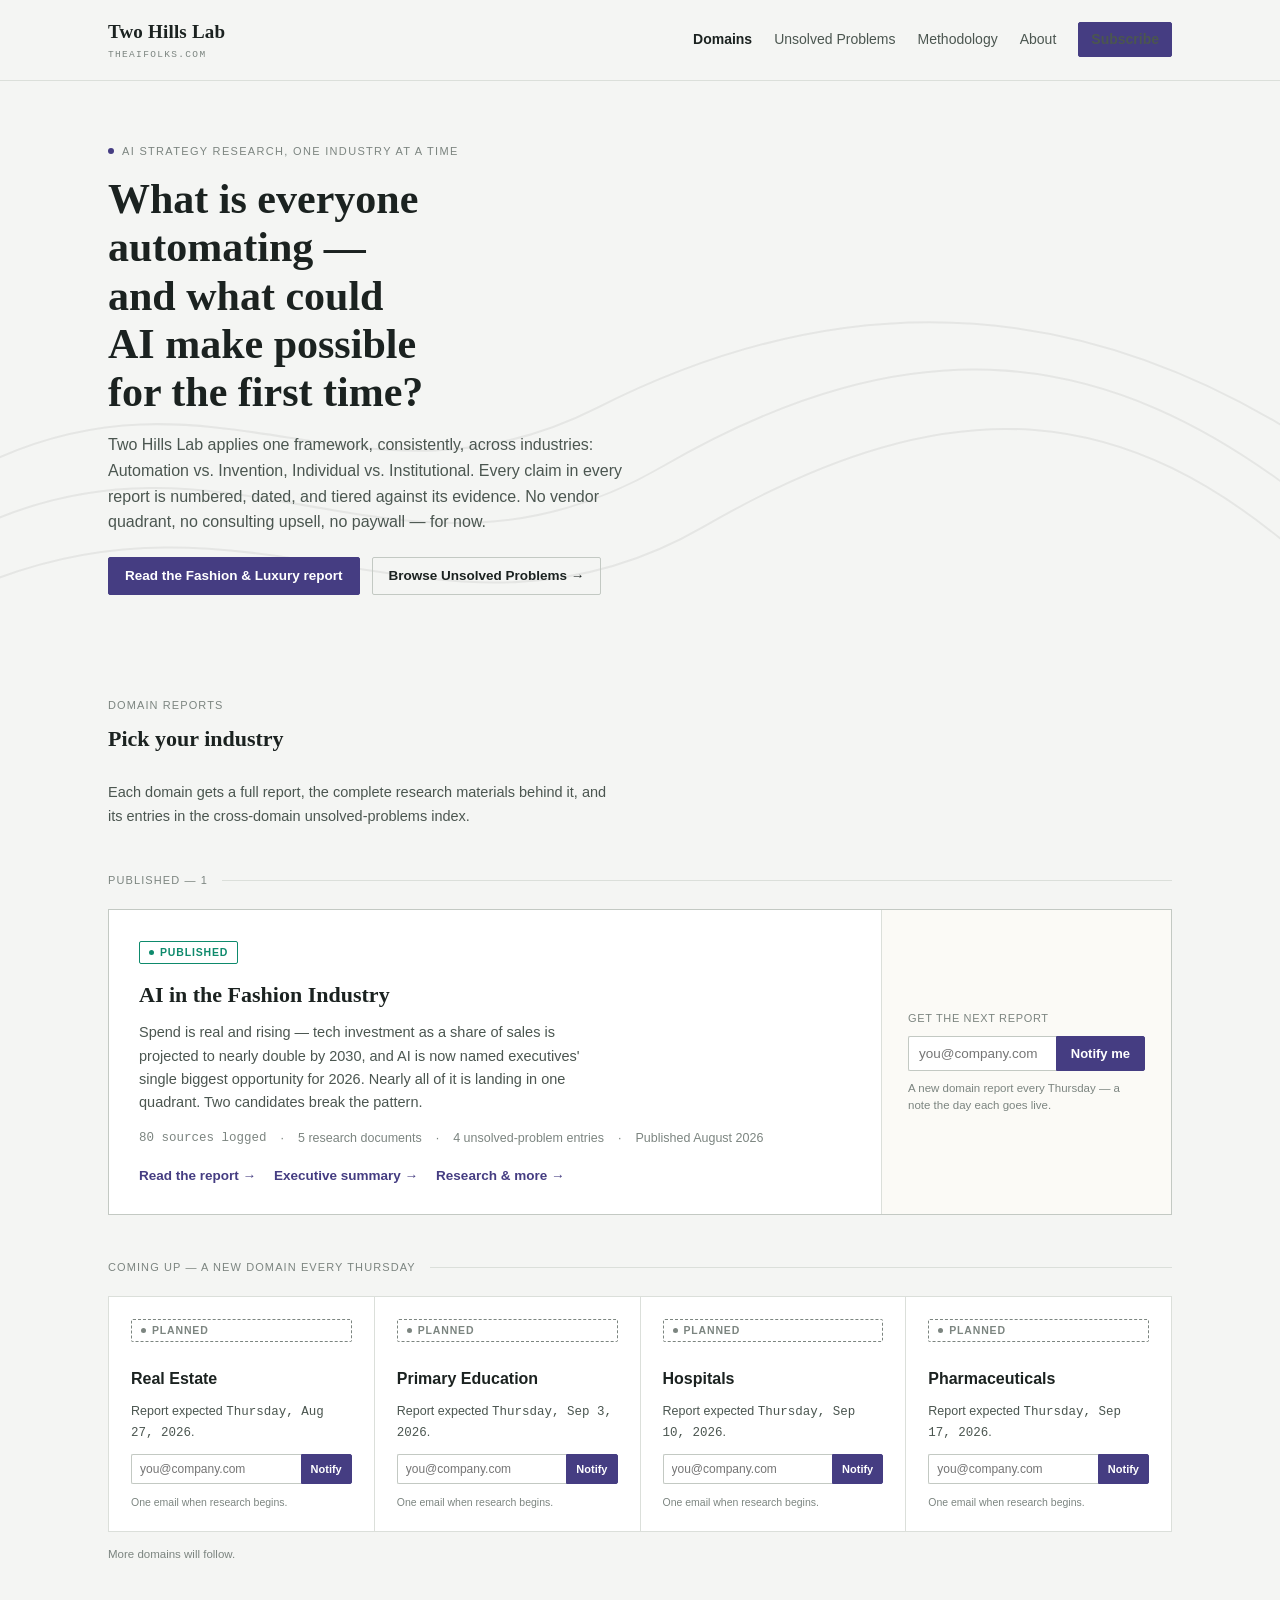
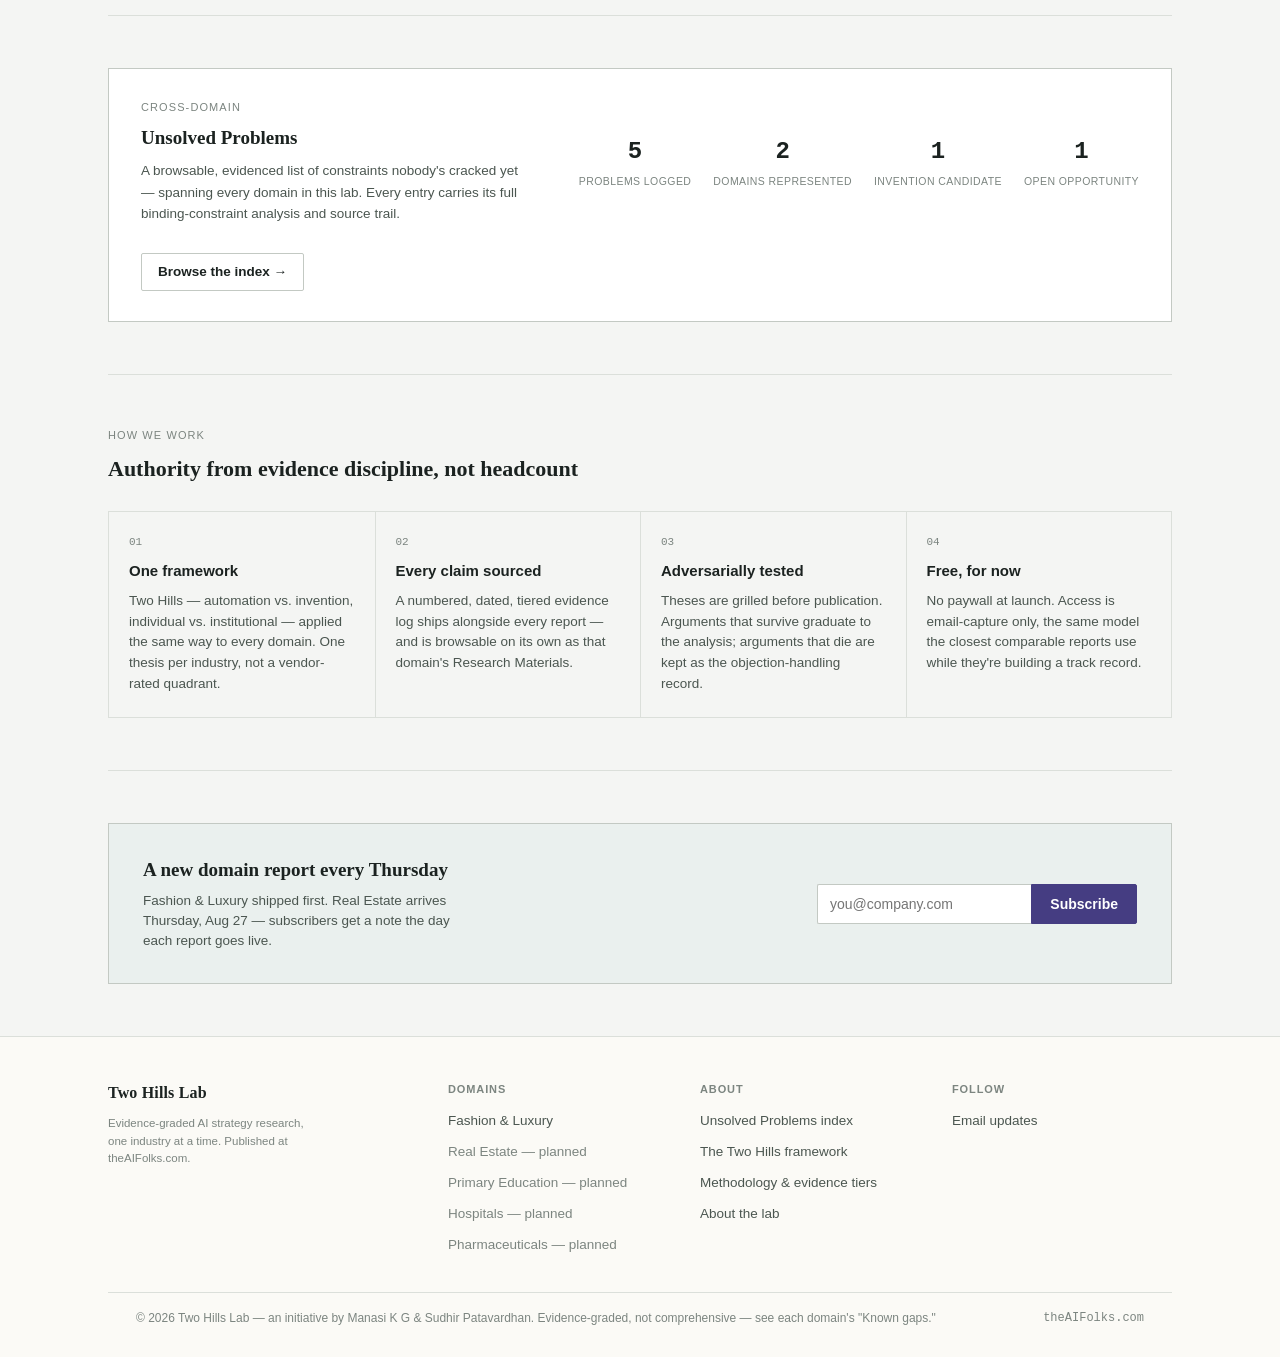
==== docs/index.html @ 3d8612af "Set weekly cadence: a new domain report every Thursday Planned-domain cards carry expected dates (Re" ====
<!doctype html>
<html lang="en">
<head>
<meta charset="utf-8">
<meta name="viewport" content="width=device-width,initial-scale=1">
<title>Two Hills Lab — evidence-graded AI strategy research, one industry at a time</title>
<meta name="description" content="Two Hills Lab applies one framework — Automation vs. Invention, Individual vs. Institutional — across industries. Every claim numbered, dated, and tiered against its evidence.">
<meta property="og:title" content="Two Hills Lab — theAIFolks.com">
<meta property="og:description" content="Evidence-graded AI strategy research, one industry at a time. No vendor quadrant, no paywall.">
<meta property="og:type" content="website">
<link rel="icon" href="data:image/svg+xml,%3Csvg xmlns='http://www.w3.org/2000/svg' viewBox='0 0 32 32'%3E%3Crect width='32' height='32' fill='%23453D82'/%3E%3Cpath d='M2 26 L11 12 L17 20 L23 9 L30 26 Z' fill='%23F4F5F3'/%3E%3C/svg%3E">
<link rel="stylesheet" href="assets/css/site.css">
<script src="assets/js/site.js" defer></script>
</head>
<body>
<a class="skip-link" href="#main">Skip to content</a>

<header class="site-header">
  <div class="site-header-inner">
    <a href="./" class="wordmark">
      <span class="name">Two Hills Lab</span>
      <span class="tag mono">theAIFolks.com</span>
    </a>
    <nav class="site-nav" aria-label="Primary">
      <a href="./" aria-current="page">Domains</a>
      <a href="problems/">Unsolved Problems</a>
      <a href="methodology.html">Methodology</a>
      <a href="about.html">About</a>
      <a class="btn btn-sm" href="#subscribe">Subscribe</a>
    </nav>
  </div>
</header>

<main id="main">

<div class="contour-field">
  <svg class="contours" viewBox="0 0 1200 380" preserveAspectRatio="none" aria-hidden="true">
    <path d="M -20 300 C 220 220, 380 360, 620 260 S 1040 180, 1220 280" fill="none" stroke="var(--contour)" stroke-width="1.4"/>
    <path d="M -20 340 C 240 260, 420 400, 660 300 S 1060 220, 1220 320" fill="none" stroke="var(--contour)" stroke-width="1.4"/>
    <path d="M -20 260 C 200 180, 340 300, 560 220 S 1000 140, 1220 240" fill="none" stroke="var(--contour)" stroke-width="1.4"/>
  </svg>
  <div class="container">
    <section class="hero no-rule">
      <span class="eyebrow"><span class="dot"></span>AI strategy research, one industry at a time</span>
      <h1 class="serif">What is everyone automating&nbsp;— and what could AI make possible for the first time?</h1>
      <p class="sub">Two Hills Lab applies one framework, consistently, across industries: Automation vs. Invention, Individual vs. Institutional. Every claim in every report is numbered, dated, and tiered against its evidence. No vendor quadrant, no consulting upsell, no paywall — for now.</p>
      <div class="hero-actions">
        <a href="domains/fashion/report.html" class="btn">Read the Fashion &amp; Luxury report</a>
        <a href="problems/" class="btn btn-ghost">Browse Unsolved Problems →</a>
      </div>
    </section>
  </div>
</div>

<div class="container">

  <section id="domains" class="no-rule">
    <div class="section-head">
      <div>
        <span class="section-kicker">Domain reports</span>
        <h2>Pick your industry</h2>
      </div>
    </div>
    <p class="section-intro" style="margin-bottom:26px;">Each domain gets a full report, the complete research materials behind it, and its entries in the cross-domain unsolved-problems index.</p>

    <div class="tier-divider">
      <span class="lbl">Published — 1</span>
      <span class="line"></span>
    </div>

    <div class="domain-card">
      <div class="domain-card-main">
        <span class="status-chip published"><span class="dot"></span>Published</span>
        <h3 class="serif">AI in the Fashion Industry</h3>
        <p class="desc">Spend is real and rising — tech investment as a share of sales is projected to nearly double by 2030, and AI is now named executives' single biggest opportunity for 2026. Nearly all of it is landing in one quadrant. Two candidates break the pattern.</p>
        <div class="meta">
          <span class="mono">80 sources logged</span>
          <span aria-hidden="true">·</span>
          <span>5 research documents</span>
          <span aria-hidden="true">·</span>
          <span>4 unsolved-problem entries</span>
          <span aria-hidden="true">·</span>
          <span>Published August 2026</span>
        </div>
        <div class="domain-card-actions">
          <a href="domains/fashion/report.html" class="link-arrow">Read the report →</a>
          <a href="domains/fashion/summary.html" class="link-arrow">Executive summary →</a>
          <a href="domains/fashion/" class="link-arrow">Research &amp; more →</a>
        </div>
      </div>
      <div class="domain-card-side">
        <label for="notify-fashion">Get the next report</label>
        <!-- TODO-replace-with-real-form-id: create a Formspree form and replace the action URL (see DEPLOY.md) -->
        <form class="notify-row" action="https://formspree.io/f/TODO-replace-with-real-form-id" method="POST">
          <input id="notify-fashion" type="email" name="email" required placeholder="you@company.com">
          <input type="hidden" name="context" value="notify-fashion">
          <button type="submit">Notify me</button>
        </form>
        <p class="fineprint">A new domain report every Thursday — a note the day each goes live.</p>
      </div>
    </div>

    <div class="tier-divider">
      <span class="lbl">Coming up — a new domain every Thursday</span>
      <span class="line"></span>
    </div>

    <div class="domain-grid-planned">
      <div class="planned-card">
        <span class="status-chip planned"><span class="dot"></span>Planned</span>
        <h3>Real Estate</h3>
        <p class="pdesc">Report expected <span class="mono">Thursday, Aug 27, 2026</span>.</p>
        <!-- TODO-replace-with-real-form-id -->
        <form class="notify-row" action="https://formspree.io/f/TODO-replace-with-real-form-id" method="POST">
          <input type="email" name="email" required placeholder="you@company.com" aria-label="Email address — notify me about Real Estate">
          <input type="hidden" name="context" value="notify-real-estate">
          <button type="submit">Notify</button>
        </form>
        <p class="fineprint">One email when research begins.</p>
      </div>
      <div class="planned-card">
        <span class="status-chip planned"><span class="dot"></span>Planned</span>
        <h3>Primary Education</h3>
        <p class="pdesc">Report expected <span class="mono">Thursday, Sep 3, 2026</span>.</p>
        <!-- TODO-replace-with-real-form-id -->
        <form class="notify-row" action="https://formspree.io/f/TODO-replace-with-real-form-id" method="POST">
          <input type="email" name="email" required placeholder="you@company.com" aria-label="Email address — notify me about Primary Education">
          <input type="hidden" name="context" value="notify-primary-education">
          <button type="submit">Notify</button>
        </form>
        <p class="fineprint">One email when research begins.</p>
      </div>
      <div class="planned-card">
        <span class="status-chip planned"><span class="dot"></span>Planned</span>
        <h3>Hospitals</h3>
        <p class="pdesc">Report expected <span class="mono">Thursday, Sep 10, 2026</span>.</p>
        <!-- TODO-replace-with-real-form-id -->
        <form class="notify-row" action="https://formspree.io/f/TODO-replace-with-real-form-id" method="POST">
          <input type="email" name="email" required placeholder="you@company.com" aria-label="Email address — notify me about Hospitals">
          <input type="hidden" name="context" value="notify-hospitals">
          <button type="submit">Notify</button>
        </form>
        <p class="fineprint">One email when research begins.</p>
      </div>
      <div class="planned-card">
        <span class="status-chip planned"><span class="dot"></span>Planned</span>
        <h3>Pharmaceuticals</h3>
        <p class="pdesc">Report expected <span class="mono">Thursday, Sep 17, 2026</span>.</p>
        <!-- TODO-replace-with-real-form-id -->
        <form class="notify-row" action="https://formspree.io/f/TODO-replace-with-real-form-id" method="POST">
          <input type="email" name="email" required placeholder="you@company.com" aria-label="Email address — notify me about Pharmaceuticals">
          <input type="hidden" name="context" value="notify-pharmaceuticals">
          <button type="submit">Notify</button>
        </form>
        <p class="fineprint">One email when research begins.</p>
      </div>
    </div>
    <p class="fineprint" style="margin-top:14px;">More domains will follow.</p>
  </section>

  <section aria-label="Unsolved Problems teaser">
    <div class="problems-teaser">
      <div class="txt">
        <span class="section-kicker">Cross-domain</span>
        <h2 class="serif">Unsolved Problems</h2>
        <p>A browsable, evidenced list of constraints nobody's cracked yet — spanning every domain in this lab. Every entry carries its full binding-constraint analysis and source trail.</p>
      </div>
      <div class="stat-strip">
        <div class="s"><div class="v mono">5</div><div class="l">Problems logged</div></div>
        <div class="s"><div class="v mono">2</div><div class="l">Domains represented</div></div>
        <div class="s"><div class="v mono">1</div><div class="l">Invention candidate</div></div>
        <div class="s"><div class="v mono">1</div><div class="l">Open opportunity</div></div>
      </div>
      <a href="problems/" class="btn btn-ghost">Browse the index →</a>
    </div>
  </section>

  <section aria-label="How we work">
    <div class="section-head">
      <div>
        <span class="section-kicker">How we work</span>
        <h2>Authority from evidence discipline, not headcount</h2>
      </div>
    </div>
    <div class="work-grid">
      <div class="work-cell">
        <div class="num mono">01</div>
        <h3>One framework</h3>
        <p>Two Hills — automation vs. invention, individual vs. institutional — applied the same way to every domain. One thesis per industry, not a vendor-rated quadrant.</p>
      </div>
      <div class="work-cell">
        <div class="num mono">02</div>
        <h3>Every claim sourced</h3>
        <p>A numbered, dated, tiered evidence log ships alongside every report — and is browsable on its own as that domain's Research Materials.</p>
      </div>
      <div class="work-cell">
        <div class="num mono">03</div>
        <h3>Adversarially tested</h3>
        <p>Theses are grilled before publication. Arguments that survive graduate to the analysis; arguments that die are kept as the objection-handling record.</p>
      </div>
      <div class="work-cell">
        <div class="num mono">04</div>
        <h3>Free, for now</h3>
        <p>No paywall at launch. Access is email-capture only, the same model the closest comparable reports use while they're building a track record.</p>
      </div>
    </div>
  </section>

  <section id="subscribe">
    <div class="subscribe-block">
      <div>
        <h2 class="serif">A new domain report every Thursday</h2>
        <p>Fashion &amp; Luxury shipped first. Real Estate arrives Thursday, Aug 27 — subscribers get a note the day each report goes live.</p>
      </div>
      <!-- TODO-replace-with-real-form-id: create a Formspree form and replace the action URL (see DEPLOY.md) -->
      <form class="subscribe-form" action="https://formspree.io/f/TODO-replace-with-real-form-id" method="POST">
        <input type="email" name="email" required placeholder="you@company.com" aria-label="Email address">
        <input type="hidden" name="context" value="home-subscribe">
        <button type="submit">Subscribe</button>
      </form>
    </div>
  </section>

</div>
</main>

<footer class="site-footer">
  <div class="container">
    <div class="footer-grid">
      <div>
        <span class="wordmark"><span class="name" style="font-size:16px;">Two Hills Lab</span></span>
        <p class="fineprint" style="margin-top:10px;max-width:32ch;">Evidence-graded AI strategy research, one industry at a time. Published at theAIFolks.com.</p>
      </div>
      <div>
        <h2>Domains</h2>
        <ul>
          <li><a href="domains/fashion/">Fashion &amp; Luxury</a></li>
          <li><span class="planned-link">Real Estate — planned</span></li>
          <li><span class="planned-link">Primary Education — planned</span></li>
          <li><span class="planned-link">Hospitals — planned</span></li>
          <li><span class="planned-link">Pharmaceuticals — planned</span></li>
        </ul>
      </div>
      <div>
        <h2>About</h2>
        <ul>
          <li><a href="problems/">Unsolved Problems index</a></li>
          <li><a href="methodology.html">The Two Hills framework</a></li>
          <li><a href="methodology.html#tiers">Methodology &amp; evidence tiers</a></li>
          <li><a href="about.html">About the lab</a></li>
        </ul>
      </div>
      <div>
        <h2>Follow</h2>
        <ul>
          <li><a href="#subscribe">Email updates</a></li>
        </ul>
      </div>
    </div>
    <div class="footer-bottom">
      <span>© 2026 Two Hills Lab — an initiative by Manasi K G &amp; Sudhir Patavardhan. Evidence-graded, not comprehensive — see each domain's "Known gaps."</span>
      <span class="mono">theAIFolks.com</span>
    </div>
  </div>
</footer>
</body>
</html>
---- docs/assets/css/site.css ----
/* =========================================================================
   Two Hills Lab — theAIFolks.com
   Design system ported from the approved v2 mockup (cartographic survey
   report metaphor). Tokens are verbatim from site/design/architecture.md §3.
   ========================================================================= */

/* ============================= TOKENS ============================= */
:root{
  --paper:#F4F5F3;
  --surface:#FFFFFF;
  --surface-2:#EAF0EE;
  --surface-3:#FBFAF6;
  --ink:#1B2220;
  --ink-soft:#4B5650;
  --ink-faint:#7C8580;
  --border:#DBDFDA;
  --border-strong:#C3C9C3;
  --accent:#453D82;
  --accent-ink:#FFFFFF;
  --accent-soft:#ECEAF6;
  --pa:#C15A1E;
  --pa-soft:#F6E7DA;
  --ic:#0E8A6C;
  --ic-soft:#DFF0E8;
  --tier-p:#12283D;
  --tier-r:#23517A;
  --tier-n:#4C7EA6;
  --tier-v:#8FB4CE;
  --tier-v-ink:#12283D;
  --contour:rgba(27,34,32,0.07);
  color-scheme: light;
}
@media (prefers-color-scheme: dark){
  :root{
    --paper:#14181A;
    --surface:#1B2023;
    --surface-2:#1B2A27;
    --surface-3:#1E2426;
    --ink:#EDEFEC;
    --ink-soft:#B7C0BB;
    --ink-faint:#7E8985;
    --border:#30373A;
    --border-strong:#454E51;
    --accent:#9791DD;
    --accent-ink:#161320;
    --accent-soft:#241F3D;
    --pa:#E17C3D;
    --pa-soft:#3A2718;
    --ic:#2FB68F;
    --ic-soft:#123329;
    --tier-p:#B7D6EE;
    --tier-r:#82ADCC;
    --tier-n:#5C87A8;
    --tier-v:#3D6280;
    --tier-v-ink:#DCEAF4;
    --contour:rgba(237,239,236,0.06);
    color-scheme: dark;
  }
}

/* ============================= BASE ============================= */
*,*::before,*::after{ box-sizing:border-box; }
html{ background:var(--paper); scroll-behavior:smooth; }
body{
  margin:0;
  background:var(--paper);
  color:var(--ink);
  font-family:-apple-system,BlinkMacSystemFont,"Segoe UI",Helvetica,Arial,sans-serif;
  font-size:16px;
  line-height:1.5;
  -webkit-font-smoothing:antialiased;
}
.serif{ font-family:"Iowan Old Style","Palatino Linotype",Palatino,"Book Antiqua",Georgia,serif; }
.mono{ font-family:"SF Mono",ui-monospace,"IBM Plex Mono",Menlo,Consolas,monospace; }
h1,h2,h3,h4{ font-family:"Iowan Old Style","Palatino Linotype",Palatino,"Book Antiqua",Georgia,serif; font-weight:600; margin:0; text-wrap:balance; color:var(--ink); }
p{ margin:0; }
a{ color:var(--accent); text-decoration-thickness:1px; text-underline-offset:2px; }
a:focus-visible, button:focus-visible, input:focus-visible, summary:focus-visible{
  outline:2px solid var(--accent); outline-offset:2px; border-radius:2px;
}
button{ font-family:inherit; cursor:pointer; }
img,svg{ max-width:100%; display:block; }
.container{ max-width:1120px; margin:0 auto; padding:0 28px; }
.prose-col{ max-width:700px; }
.skip-link{ position:absolute; left:-9999px; top:0; background:var(--accent); color:var(--accent-ink); padding:8px 14px; z-index:300; }
.skip-link:focus{ left:0; }
@media (max-width:640px){ .container{ padding:0 18px; } }
@media (prefers-reduced-motion:reduce){
  html{ scroll-behavior:auto; }
  *{ animation-duration:0.001ms !important; transition-duration:0.001ms !important; }
}

/* ============================= SITE HEADER / BREADCRUMB / FOOTER ============================= */
.site-header{ border-bottom:1px solid var(--border); background:var(--paper); }
.site-header-inner{ max-width:1120px; margin:0 auto; padding:18px 28px; display:flex; align-items:center; gap:24px; }
.wordmark{ display:flex; flex-direction:column; gap:1px; text-decoration:none; }
.wordmark .name{ font-family:"Iowan Old Style","Palatino Linotype",Palatino,Georgia,serif; font-size:19px; font-weight:600; letter-spacing:0.01em; color:var(--ink); }
.wordmark .tag{ font-size:9.5px; letter-spacing:0.14em; text-transform:uppercase; color:var(--ink-faint); }
.site-nav{ display:flex; align-items:center; gap:22px; margin-left:auto; }
.site-nav a{ color:var(--ink-soft); text-decoration:none; font-size:14px; }
.site-nav a:hover{ color:var(--ink); }
.site-nav a[aria-current="page"]{ color:var(--ink); font-weight:600; }
.btn{ display:inline-flex; align-items:center; gap:6px; padding:8px 16px; font-size:13.5px; font-weight:600; border-radius:2px; border:1px solid var(--accent); background:var(--accent); color:var(--accent-ink); text-decoration:none; white-space:nowrap; cursor:pointer; }
.btn-ghost{ background:transparent; color:var(--ink); border:1px solid var(--border-strong); }
.btn-sm{ padding:6px 12px; font-size:12.5px; }
@media (max-width:760px){ .site-nav a:not(.btn){ display:none; } }

.breadcrumb{ border-bottom:1px solid var(--border); background:var(--surface-3); }
.breadcrumb-inner{ max-width:1120px; margin:0 auto; padding:9px 28px; display:flex; align-items:center; gap:8px; flex-wrap:wrap; font-size:12.5px; color:var(--ink-faint); }
.breadcrumb-inner a{ color:var(--ink-faint); text-decoration:none; }
.breadcrumb-inner a:hover{ color:var(--accent); }
.breadcrumb-inner .sep{ opacity:.5; }
.breadcrumb-url{ margin-left:auto; }

.site-footer{ border-top:1px solid var(--border); background:var(--surface-3); padding:44px 0 30px; }
.footer-grid{ display:grid; grid-template-columns:1.4fr 1fr 1fr 1fr; gap:32px; }
@media (max-width:760px){ .footer-grid{ grid-template-columns:1fr 1fr; } }
.footer-grid h2{ font-family:inherit; font-size:11px; letter-spacing:0.08em; text-transform:uppercase; color:var(--ink-faint); margin-bottom:10px; font-weight:600; }
.footer-grid ul{ list-style:none; margin:0; padding:0; display:flex; flex-direction:column; gap:7px; }
.footer-grid a{ color:var(--ink-soft); text-decoration:none; font-size:13.5px; }
.footer-grid a:hover{ color:var(--accent); }
.footer-grid .planned-link{ color:var(--ink-faint); font-size:13.5px; }
.footer-bottom{ max-width:1120px; margin:36px auto 0; padding:16px 28px 0; border-top:1px solid var(--border); display:flex; justify-content:space-between; gap:12px; flex-wrap:wrap; font-size:12px; color:var(--ink-faint); }
.footer-bottom-solo{ margin-top:0; padding-top:0; border-top:none; }

/* ============================= PREVIEW BANNER ============================= */
.preview-banner{ background:var(--pa-soft); border-bottom:1px solid var(--pa); color:var(--ink); }
.preview-banner-inner{ max-width:1120px; margin:0 auto; padding:9px 28px; font-size:12.5px; display:flex; gap:10px; align-items:baseline; flex-wrap:wrap; }
.preview-banner .k{ font-weight:700; letter-spacing:0.08em; text-transform:uppercase; font-size:10.5px; color:var(--pa); white-space:nowrap; }

/* ============================= HERO / CONTOUR MOTIF ============================= */
.contour-field{ position:relative; overflow:hidden; }
.contour-field svg.contours{ position:absolute; inset:0; width:100%; height:100%; z-index:0; }
.contour-field > .container{ position:relative; z-index:1; }
.hero{ padding:56px 0 50px; }
.eyebrow{ display:inline-flex; align-items:center; gap:8px; font-size:11px; letter-spacing:0.12em; text-transform:uppercase; color:var(--ink-faint); margin-bottom:16px; }
.eyebrow .dot{ width:6px; height:6px; border-radius:50%; background:var(--accent); }
.hero h1{ font-size:clamp(27px,3.8vw,42px); line-height:1.15; max-width:17ch; }
.hero .sub{ margin-top:16px; max-width:58ch; font-size:16px; line-height:1.6; color:var(--ink-soft); }
.hero-actions{ margin-top:22px; display:flex; gap:12px; flex-wrap:wrap; }

/* ============================= SECTION SCAFFOLDING ============================= */
section{ padding:52px 0; border-top:1px solid var(--border); }
section.no-rule{ border-top:none; }
.section-head{ margin-bottom:26px; display:flex; align-items:baseline; justify-content:space-between; gap:16px; flex-wrap:wrap; }
.section-head h2{ font-size:22px; }
.section-kicker{ font-size:11px; letter-spacing:0.1em; text-transform:uppercase; color:var(--ink-faint); margin-bottom:8px; display:block; }
.section-intro{ font-size:14.5px; color:var(--ink-soft); line-height:1.65; max-width:64ch; }

/* ============================= TIER DIVIDER ============================= */
.tier-divider{ display:flex; align-items:center; gap:14px; margin:44px 0 20px; }
.tier-divider:first-of-type{ margin-top:0; }
.tier-divider .line{ flex:1; height:1px; background:var(--border); }
.tier-divider .lbl{ font-size:11px; letter-spacing:0.1em; text-transform:uppercase; color:var(--ink-faint); white-space:nowrap; }

/* ============================= DOMAIN CARD (home) ============================= */
.domain-card{ border:1px solid var(--border-strong); background:var(--surface); padding:0; display:grid; grid-template-columns:1fr 290px; }
@media (max-width:760px){ .domain-card{ grid-template-columns:1fr; } }
.domain-card-main{ padding:28px 30px; }
.status-chip{ display:inline-flex; align-items:center; gap:6px; font-size:10.5px; letter-spacing:0.08em; text-transform:uppercase; font-weight:700; padding:3px 9px; border:1px solid var(--pa); color:var(--pa); border-radius:2px; margin-bottom:14px; }
.status-chip .dot{ width:5px; height:5px; border-radius:50%; background:var(--pa); }
.status-chip.planned{ border-style:dashed; border-color:var(--ink-faint); color:var(--ink-faint); }
.status-chip.planned .dot{ background:var(--ink-faint); }
.status-chip.published{ border-color:var(--ic); color:var(--ic); }
.status-chip.published .dot{ background:var(--ic); }
.domain-card h3{ font-size:22px; margin-bottom:10px; }
.domain-card p.desc{ color:var(--ink-soft); font-size:14.5px; line-height:1.6; max-width:56ch; }
.domain-card .meta{ margin-top:15px; font-size:12.5px; color:var(--ink-faint); display:flex; gap:14px; flex-wrap:wrap; }
.domain-card .meta span{ display:inline-flex; align-items:center; gap:5px; }
.domain-card-actions{ margin-top:18px; display:flex; align-items:center; gap:18px; flex-wrap:wrap; }
.link-arrow{ font-size:13.5px; text-decoration:none; font-weight:600; }
.link-arrow:hover{ text-decoration:underline; }
.domain-card-side{ border-left:1px solid var(--border); background:var(--surface-3); padding:24px 26px; display:flex; flex-direction:column; justify-content:center; gap:9px; }
@media (max-width:760px){ .domain-card-side{ border-left:none; border-top:1px solid var(--border); } }
.domain-card-side label{ font-size:11px; letter-spacing:0.06em; text-transform:uppercase; color:var(--ink-faint); }
.notify-row{ display:flex; gap:0; }
.notify-row input{ flex:1; min-width:0; padding:9px 10px; font-size:13.5px; border:1px solid var(--border-strong); border-right:none; background:var(--surface); color:var(--ink); border-radius:2px 0 0 2px; }
.notify-row button{ padding:9px 14px; font-size:13px; font-weight:600; border-radius:0 2px 2px 0; border:1px solid var(--accent); background:var(--accent); color:var(--accent-ink); }
.fineprint{ font-size:11.5px; color:var(--ink-faint); line-height:1.5; }

/* ============================= PLANNED DOMAIN GRID ============================= */
.domain-grid-planned{ display:grid; grid-template-columns:repeat(4,1fr); gap:1px; background:var(--border); border:1px solid var(--border); }
@media (max-width:900px){ .domain-grid-planned{ grid-template-columns:1fr 1fr; } }
@media (max-width:520px){ .domain-grid-planned{ grid-template-columns:1fr; } }
.planned-card{ background:var(--surface); padding:22px 22px 20px; display:flex; flex-direction:column; gap:11px; }
.planned-card h3{ font-size:16px; font-family:-apple-system,BlinkMacSystemFont,"Segoe UI",sans-serif; font-weight:700; }
.planned-card p.pdesc{ font-size:12.5px; color:var(--ink-soft); line-height:1.55; flex:1; }
.planned-card .notify-row input{ font-size:12px; padding:7px 8px; }
.planned-card .notify-row button{ font-size:11px; padding:7px 9px; }
.planned-card .fineprint{ font-size:10.5px; }

/* ============================= HOW WE WORK STRIP ============================= */
.work-grid{ display:grid; grid-template-columns:repeat(4,1fr); gap:0; border:1px solid var(--border); }
@media (max-width:860px){ .work-grid{ grid-template-columns:1fr 1fr; } }
@media (max-width:520px){ .work-grid{ grid-template-columns:1fr; } }
.work-cell{ padding:22px 20px; border-left:1px solid var(--border); }
.work-grid .work-cell:first-child{ border-left:none; }
@media (max-width:860px){ .work-cell:nth-child(2n+1){ border-left:none; } .work-cell:nth-child(n+3){ border-top:1px solid var(--border); } }
@media (max-width:520px){ .work-cell{ border-left:none !important; } .work-cell:not(:first-child){ border-top:1px solid var(--border); } }
.work-cell .num{ font-family:"SF Mono",ui-monospace,monospace; font-size:11px; color:var(--ink-faint); margin-bottom:10px; }
.work-cell h3{ font-size:15px; margin-bottom:8px; font-family:-apple-system,BlinkMacSystemFont,"Segoe UI",sans-serif; font-weight:700; }
.work-cell p{ font-size:13.5px; color:var(--ink-soft); line-height:1.55; }

/* ============================= SUBSCRIBE / TEASER BLOCKS ============================= */
.subscribe-block{ border:1px solid var(--border-strong); background:var(--surface-2); padding:32px 34px; display:flex; align-items:center; justify-content:space-between; gap:24px; flex-wrap:wrap; }
.subscribe-block h2, .subscribe-block h3{ font-size:19px; margin-bottom:6px; }
.subscribe-block p{ font-size:13.5px; color:var(--ink-soft); max-width:44ch; }
.subscribe-form{ display:flex; gap:0; min-width:320px; }
.subscribe-form input{ flex:1; min-width:0; padding:11px 12px; font-size:14px; border:1px solid var(--border-strong); border-right:none; background:var(--surface); color:var(--ink); border-radius:2px 0 0 2px; }
.subscribe-form button{ padding:11px 18px; border-radius:0 2px 2px 0; border:1px solid var(--accent); background:var(--accent); color:var(--accent-ink); font-weight:600; font-size:14px; }
@media (max-width:640px){ .subscribe-form{ min-width:0; width:100%; } }

.problems-teaser{ border:1px solid var(--border-strong); background:var(--surface); padding:30px 32px; display:flex; align-items:center; gap:28px; justify-content:space-between; flex-wrap:wrap; }
.problems-teaser .txt h2{ font-size:19px; margin-bottom:8px; }
.problems-teaser .txt p{ font-size:13.5px; color:var(--ink-soft); max-width:52ch; line-height:1.6; }
.problems-teaser .stat-strip{ display:flex; gap:22px; flex-wrap:wrap; }
.problems-teaser .stat-strip .s{ text-align:center; }
.problems-teaser .stat-strip .s .v{ font-family:"SF Mono",ui-monospace,monospace; font-size:24px; font-weight:600; color:var(--ink); }
.problems-teaser .stat-strip .s .l{ font-size:10.5px; color:var(--ink-faint); letter-spacing:0.04em; text-transform:uppercase; margin-top:4px; }

/* ============================= ARTICLE MASTHEAD ============================= */
.masthead{ padding:40px 0 32px; }
.domain-tag{ font-size:11.5px; letter-spacing:0.1em; text-transform:uppercase; color:var(--pa); font-weight:700; margin-bottom:16px; display:block; }
.masthead h1{ font-size:clamp(26px,3.6vw,40px); max-width:24ch; line-height:1.13; }
.masthead .deck{ margin-top:16px; font-size:18px; line-height:1.55; color:var(--ink-soft); max-width:46ch; }
.masthead .deck em{ font-style:normal; color:var(--ink); border-bottom:1px solid var(--pa); }
.byline-row{ margin-top:22px; display:flex; align-items:center; gap:16px; flex-wrap:wrap; font-size:12.5px; color:var(--ink-faint); }
.byline-row .sep{ opacity:0.5; }

/* sticky sub-nav */
.subnav-wrap{ position:sticky; top:0; z-index:50; background:var(--paper); border-top:1px solid var(--border); border-bottom:1px solid var(--border); }
.subnav{ max-width:1120px; margin:0 auto; padding:0 28px; display:flex; gap:0; overflow-x:auto; }
.subnav a{ flex:0 0 auto; padding:12px 16px; font-size:13px; color:var(--ink-faint); text-decoration:none; border-bottom:2px solid transparent; white-space:nowrap; }
.subnav a:hover{ color:var(--ink); }

/* ============================= EXEC SUMMARY PANEL ============================= */
.exec-panel{ border:1px solid var(--border-strong); background:var(--surface-2); padding:30px 32px; }
.exec-panel-head{ display:flex; align-items:center; justify-content:space-between; gap:14px; flex-wrap:wrap; margin-bottom:16px; }
.exec-panel-head .k{ font-size:11px; letter-spacing:0.1em; text-transform:uppercase; color:var(--ink-faint); font-weight:700; }
.share-row{ display:flex; gap:8px; }
.share-btn{ min-width:30px; height:30px; display:inline-flex; align-items:center; justify-content:center; border:1px solid var(--border-strong); background:var(--surface); border-radius:2px; color:var(--ink-soft); text-decoration:none; font-size:13px; padding:0 6px; }
.share-btn:hover{ color:var(--accent); border-color:var(--accent); }
.exec-panel p.summary-text{ font-size:16px; line-height:1.68; color:var(--ink); }
.exec-panel p.summary-text + p.summary-text{ margin-top:14px; }
.stat-grid{ margin-top:24px; display:grid; grid-template-columns:repeat(4,1fr); gap:1px; background:var(--border-strong); border:1px solid var(--border-strong); }
@media (max-width:760px){ .stat-grid{ grid-template-columns:1fr 1fr; } }
.stat-tile{ background:var(--surface); padding:17px 17px 15px; }
.stat-tile .v{ font-family:"SF Mono",ui-monospace,monospace; font-variant-numeric:tabular-nums; font-size:21px; font-weight:600; color:var(--ink); line-height:1.2; }
.stat-tile .l{ margin-top:8px; font-size:12px; color:var(--ink-soft); line-height:1.45; }
.cite{ font-family:"SF Mono",ui-monospace,monospace; font-size:11px; color:var(--accent); text-decoration:none; border:1px solid var(--accent); border-radius:2px; padding:0 4px; white-space:nowrap; }
.cite:hover{ background:var(--accent); color:var(--accent-ink); }

/* ============================= ARTICLE BODY ============================= */
.article-body{ max-width:700px; }
.article-body p{ font-size:16px; line-height:1.72; color:var(--ink); margin:0 0 20px; }
.article-body p:last-child{ margin-bottom:0; }
.article-body em{ font-style:italic; }
.article-body .cite{ margin:0 1px; }
.article-kicker{ font-size:11px; letter-spacing:0.1em; text-transform:uppercase; color:var(--ink-faint); font-weight:700; margin:0 0 18px; display:block; }

/* ============================= USE-CASE ROWS ============================= */
.usecase{ display:grid; grid-template-columns:190px 1fr; gap:22px; padding:18px 0; border-top:1px solid var(--border); }
.usecase:first-of-type{ border-top:none; padding-top:0; }
@media (max-width:640px){ .usecase{ grid-template-columns:1fr; gap:8px; } }
.usecase h3, .usecase h4{ font-size:14px; font-family:-apple-system,BlinkMacSystemFont,"Segoe UI",sans-serif; font-weight:700; }
.usecase .body{ font-size:14.5px; line-height:1.65; color:var(--ink-soft); }
.usecase .body .cite{ margin-left:2px; }

/* ============================= QUADRANT MAP ============================= */
.map-wrap{ display:grid; grid-template-columns:1.3fr 1fr; gap:30px; align-items:start; }
@media (max-width:860px){ .map-wrap{ grid-template-columns:1fr; } }
.map-caption{ font-size:14px; color:var(--ink-soft); line-height:1.65; }
.map-caption + .map-caption{ margin-top:12px; }
.map-note{ margin-top:16px; font-size:12px; color:var(--ink-faint); font-style:italic; }
.ic-cards{ margin-top:18px; display:flex; flex-direction:column; gap:12px; }
.ic-card{ border:1px solid var(--border-strong); background:var(--surface); padding:14px 16px; }
.ic-card .head{ display:flex; align-items:center; gap:8px; margin-bottom:6px; }
.ic-card .swatch{ width:9px; height:9px; border-radius:50%; background:var(--ic); flex:none; }
.ic-card .swatch.unverified{ background:transparent; border:1.5px dashed var(--ic); }
.ic-card .head h3, .ic-card .head h5{ font-size:13.5px; font-family:-apple-system,BlinkMacSystemFont,"Segoe UI",sans-serif; font-weight:700; margin:0; }
.ic-card .tag{ margin-left:auto; font-size:10px; letter-spacing:0.06em; text-transform:uppercase; color:var(--ink-faint); border:1px solid var(--border-strong); padding:1px 6px; border-radius:2px; }
.ic-card p{ font-size:13px; color:var(--ink-soft); line-height:1.55; }

.legend-grid{ margin-top:16px; display:grid; grid-template-columns:1fr 1fr; gap:5px 18px; font-size:12px; }
@media (max-width:480px){ .legend-grid{ grid-template-columns:1fr; } }
.legend-row{ display:flex; gap:8px; align-items:baseline; color:var(--ink-soft); line-height:1.5; padding:2px 0; }
.legend-row .n{ font-family:"SF Mono",ui-monospace,monospace; font-size:10.5px; width:16px; height:16px; border-radius:50%; display:inline-flex; align-items:center; justify-content:center; color:#fff; flex:none; }
.legend-row .n.pa{ background:var(--pa); }
.legend-row .n.ic{ background:var(--ic); }
.legend-row .n.ic.unverified{ background:transparent; color:var(--ic); border:1.5px dashed var(--ic); }

/* ============================= BLINDSPOTS ============================= */
.blindspot-grid{ display:grid; grid-template-columns:1fr 1fr; gap:1px; background:var(--border); border:1px solid var(--border); }
@media (max-width:760px){ .blindspot-grid{ grid-template-columns:1fr; } }
.blindspot-cell{ background:var(--surface); padding:19px 21px; }
.blindspot-cell h3, .blindspot-cell h4{ font-size:14px; font-family:-apple-system,BlinkMacSystemFont,"Segoe UI",sans-serif; font-weight:700; display:flex; align-items:center; gap:8px; margin-bottom:8px; }
.blindspot-cell h3::before, .blindspot-cell h4::before{ content:""; width:7px; height:7px; border-radius:50%; background:var(--pa); flex:none; }
.blindspot-cell p{ font-size:13.5px; line-height:1.6; color:var(--ink-soft); }

/* ============================= EVIDENCE LOG ============================= */
.evidence-head{ display:flex; align-items:center; justify-content:space-between; gap:16px; flex-wrap:wrap; margin-bottom:16px; }
.tier-legend{ display:flex; gap:14px; flex-wrap:wrap; font-size:11.5px; color:var(--ink-soft); }
.tier-legend .item{ display:flex; align-items:center; gap:5px; }
.filter-row{ display:flex; gap:6px; margin-bottom:14px; flex-wrap:wrap; }
.filter-chip{ padding:5px 12px; font-size:12px; border:1px solid var(--border-strong); background:var(--surface); color:var(--ink-soft); border-radius:2px; }
.filter-chip[aria-pressed="true"]{ background:var(--ink); color:var(--paper); border-color:var(--ink); font-weight:600; }
.filter-chip.disabled{ opacity:0.42; cursor:not-allowed; border-style:dashed; }
.evidence-table-wrap{ max-height:520px; overflow:auto; border:1px solid var(--border-strong); }
table.evidence{ width:100%; min-width:640px; border-collapse:collapse; font-size:12.5px; }
table.evidence thead th{ position:sticky; top:0; z-index:1; background:var(--surface-3); text-align:left; font-size:10.5px; letter-spacing:0.06em; text-transform:uppercase; color:var(--ink-faint); padding:9px 12px; border-bottom:1px solid var(--border-strong); font-weight:700; }
table.evidence td{ padding:9px 12px; border-bottom:1px solid var(--border); vertical-align:top; }
table.evidence tbody tr.grp td{ background:var(--surface-3); font-size:10.5px; letter-spacing:0.08em; text-transform:uppercase; color:var(--ink-faint); font-weight:700; padding:6px 12px; }
table.evidence tr:last-child td{ border-bottom:none; }
table.evidence tr:target td{ background:var(--accent-soft); }
td.n-col{ font-family:"SF Mono",ui-monospace,monospace; color:var(--ink-faint); width:38px; white-space:nowrap; }
td.tier-col{ width:36px; }
td.claim-col{ color:var(--ink); max-width:1px; width:44%; line-height:1.5; }
td.claim-col .row-note{ display:block; margin-top:4px; font-size:11.5px; color:var(--ink-faint); }
td.date-col{ font-family:"SF Mono",ui-monospace,monospace; font-size:11.5px; color:var(--ink-soft); white-space:nowrap; }
td.link-col a{ color:var(--ink-soft); text-decoration:none; font-size:12px; }
td.link-col a:hover{ color:var(--accent); text-decoration:underline; }
.tier-badge{ display:inline-flex; align-items:center; justify-content:center; width:20px; height:20px; border-radius:2px; font-size:10.5px; font-weight:700; font-family:"SF Mono",ui-monospace,monospace; color:#fff; }
.tier-badge.p{ background:var(--tier-p); }
.tier-badge.r{ background:var(--tier-r); }
.tier-badge.n{ background:var(--tier-n); }
.tier-badge.v{ background:var(--tier-v); color:var(--tier-v-ink); }
@media (prefers-color-scheme: dark){
  .tier-badge.p, .tier-badge.r{ color:#14181A; }
}
.evidence-count{ font-size:12.5px; color:var(--ink-faint); margin-top:10px; }

.gaps-box{ margin-top:24px; border:1.5px dashed var(--border-strong); padding:20px 22px; }
.gaps-box .k{ font-size:11px; letter-spacing:0.08em; text-transform:uppercase; color:var(--ink-faint); font-weight:700; margin-bottom:10px; display:block; }
.gaps-box ul{ margin:0; padding-left:18px; display:flex; flex-direction:column; gap:8px; }
.gaps-box li{ font-size:13px; line-height:1.55; color:var(--ink-soft); }

.method-note{ font-size:13.5px; color:var(--ink-soft); line-height:1.65; padding:22px 0; border-top:1px solid var(--border); }
.method-note a{ font-weight:600; }

/* ============================= SUMMARY VIEW ============================= */
.summary-shell{ padding:46px 0 66px; display:flex; justify-content:center; }
.summary-card{ width:100%; max-width:620px; border:1px solid var(--border-strong); background:var(--surface); }
.summary-card-top{ padding:30px 32px 24px; border-bottom:1px solid var(--border); }
.summary-card-top .k{ font-size:11px; letter-spacing:0.1em; text-transform:uppercase; color:var(--pa); font-weight:700; margin-bottom:14px; display:block; }
.summary-card-top h1{ font-size:clamp(23px,3.8vw,29px); line-height:1.28; }
.summary-card-body{ padding:24px 32px; }
.summary-card-body p{ font-size:14.5px; line-height:1.68; color:var(--ink-soft); }
.summary-card-body p + p{ margin-top:12px; }
.summary-stat-grid{ margin-top:20px; display:grid; grid-template-columns:1fr 1fr; gap:1px; background:var(--border-strong); border:1px solid var(--border-strong); }
.summary-share{ padding:20px 32px 28px; display:flex; align-items:center; justify-content:space-between; gap:16px; flex-wrap:wrap; border-top:1px solid var(--border); }

/* ============================= DOMAIN LANDING PAGE ============================= */
.domain-masthead{ padding:44px 0 34px; }
.thesis-quote{ margin-top:18px; font-size:18px; line-height:1.55; color:var(--ink); max-width:52ch; font-family:"Iowan Old Style",Georgia,serif; border-left:3px solid var(--pa); padding-left:18px; }
.thesis-quote .qtag{ display:block; font-family:-apple-system,BlinkMacSystemFont,"Segoe UI",sans-serif; font-size:11px; letter-spacing:0.08em; text-transform:uppercase; color:var(--ink-faint); margin-bottom:8px; }
.domain-stat-row{ margin-top:24px; display:flex; gap:26px; flex-wrap:wrap; align-items:center; font-size:12.5px; color:var(--ink-faint); }
.domain-stat-row span{ display:inline-flex; align-items:center; gap:6px; }

.fanout-grid{ display:grid; grid-template-columns:repeat(3,1fr); gap:1px; background:var(--border-strong); border:1px solid var(--border-strong); }
@media (max-width:820px){ .fanout-grid{ grid-template-columns:1fr; } }
.fanout-card{ background:var(--surface); padding:26px 24px; display:flex; flex-direction:column; gap:10px; text-decoration:none; color:inherit; }
a.fanout-card:hover{ background:var(--surface-3); }
.fanout-card .fk{ font-size:10.5px; letter-spacing:0.08em; text-transform:uppercase; color:var(--accent); font-weight:700; }
.fanout-card h3{ font-size:17px; }
.fanout-card p{ font-size:13px; color:var(--ink-soft); line-height:1.55; flex:1; }
.fanout-card .stat{ font-size:11.5px; color:var(--ink-faint); font-family:"SF Mono",ui-monospace,monospace; }
.fanout-card .go{ font-size:13px; font-weight:600; color:var(--accent); }

.mini-problem-list{ display:flex; flex-direction:column; gap:1px; background:var(--border); border:1px solid var(--border); margin-top:2px; }
.mini-problem-row{ background:var(--surface); padding:13px 15px; display:flex; align-items:center; gap:12px; text-decoration:none; color:inherit; }
.mini-problem-row:hover{ background:var(--surface-3); }
.mini-problem-row .t{ flex:1; font-size:13.5px; color:var(--ink); }
.verdict-pill{ font-size:10px; letter-spacing:0.03em; padding:3px 8px; border-radius:2px; font-weight:700; white-space:nowrap; }
.verdict-pill.ic{ background:var(--ic-soft); color:var(--ic); }
.verdict-pill.pa{ background:var(--pa-soft); color:var(--pa); }
.verdict-pill.neutral{ border:1.5px dashed var(--border-strong); color:var(--ink-faint); background:transparent; }
.verdict-pill.open{ border:1.5px dashed var(--ic); color:var(--ic); background:transparent; }

/* ============================= RESEARCH MATERIALS ============================= */
.doc-type-badge{ display:inline-flex; align-items:center; gap:6px; font-size:10.5px; letter-spacing:0.07em; text-transform:uppercase; font-weight:700; color:var(--accent); border:1px solid var(--accent); border-radius:2px; padding:3px 9px; margin-bottom:12px; }
.doc-type-badge.optional{ color:var(--ink-faint); border-color:var(--border-strong); }
.research-doc-list{ display:grid; grid-template-columns:repeat(2,1fr); gap:1px; background:var(--border-strong); border:1px solid var(--border-strong); margin-top:24px; }
@media (max-width:760px){ .research-doc-list{ grid-template-columns:1fr; } }
.doc-card{ background:var(--surface); padding:20px 22px; text-decoration:none; color:inherit; display:flex; flex-direction:column; gap:9px; }
.doc-card:hover{ background:var(--surface-3); }
.doc-card .stat{ font-size:11.5px; color:var(--ink-faint); font-family:"SF Mono",ui-monospace,monospace; }
.doc-card h3{ font-size:15px; }
.doc-card p{ font-size:12.5px; color:var(--ink-soft); line-height:1.5; }

.structural-block{ border-left:3px solid var(--border-strong); padding-left:18px; margin-top:22px; max-width:78ch; }
.structural-block h3, .structural-block h4{ font-size:15px; margin-bottom:8px; }
.structural-block p{ font-size:13.5px; color:var(--ink-soft); line-height:1.65; }
.structural-block p + p{ margin-top:10px; }
.structural-block ul{ margin:10px 0 0; padding-left:18px; }
.structural-block li{ font-size:13.5px; color:var(--ink-soft); line-height:1.6; margin-bottom:6px; }
.structural-block strong{ color:var(--ink); }

.research-section-title{ font-size:22px; margin-bottom:4px; }
.research-section-sub{ font-size:13px; color:var(--ink-faint); margin-bottom:22px; max-width:78ch; line-height:1.6; }
.research-prose{ max-width:78ch; }
.research-prose p{ font-size:14px; line-height:1.7; color:var(--ink-soft); margin:0 0 14px; }
.research-prose p strong{ color:var(--ink); }
.research-prose ul{ margin:0 0 14px; padding-left:20px; }
.research-prose li{ font-size:14px; line-height:1.65; color:var(--ink-soft); margin-bottom:6px; }
.research-prose h3{ font-size:16px; margin:24px 0 10px; }

/* ============================= UNSOLVED PROBLEMS INDEX ============================= */
.problems-intro{ font-size:16px; line-height:1.65; color:var(--ink-soft); max-width:66ch; margin-top:16px; }
.problems-filter-row{ display:flex; gap:8px; flex-wrap:wrap; margin:28px 0 0; }
.problem-card{ border:1px solid var(--border-strong); background:var(--surface); margin-bottom:-1px; }
.problem-card summary{ list-style:none; cursor:pointer; padding:20px 24px; display:flex; align-items:center; gap:16px; flex-wrap:wrap; }
.problem-card summary::-webkit-details-marker{ display:none; }
.problem-card summary .q{ flex:1; min-width:240px; font-family:"Iowan Old Style",Georgia,serif; font-size:17px; color:var(--ink); line-height:1.35; }
.problem-card summary .domain-tag-pill{ font-size:10.5px; letter-spacing:0.05em; text-transform:uppercase; color:var(--ink-faint); border:1px solid var(--border-strong); padding:3px 8px; border-radius:2px; white-space:nowrap; }
.problem-card summary .chev{ font-size:11px; color:var(--ink-faint); transition:transform .15s; flex:none; }
.problem-card[open] summary .chev{ transform:rotate(90deg); }
.problem-card .pbody{ padding:0 24px 26px; border-top:1px solid var(--border); }
.problem-card .pbody dl{ margin:18px 0 0; display:grid; gap:16px; }
.problem-card .pbody dt{ font-size:11px; letter-spacing:0.07em; text-transform:uppercase; color:var(--ink-faint); font-weight:700; margin-bottom:5px; }
.problem-card .pbody dd{ margin:0; font-size:13.5px; line-height:1.65; color:var(--ink-soft); max-width:88ch; }
.problem-card .pbody dd .cite{ margin:0 2px; }
.problem-card .pbody .verdict-line{ margin-top:2px; display:flex; align-items:center; gap:10px; flex-wrap:wrap; }
.problem-card .pbody .deep-dive{ margin-top:16px; font-size:12px; color:var(--ink-faint); }
.problem-card .pbody .deep-dive a{ color:var(--ink-faint); }

/* ============================= METHODOLOGY ============================= */
.quad-table{ width:100%; border-collapse:collapse; border:1px solid var(--border-strong); }
.quad-table th, .quad-table td{ border:1px solid var(--border-strong); padding:16px 18px; text-align:left; vertical-align:top; font-size:13.5px; line-height:1.6; color:var(--ink-soft); }
.quad-table th{ background:var(--surface-3); font-size:11px; letter-spacing:0.08em; text-transform:uppercase; color:var(--ink-faint); font-weight:700; }
.quad-table td .qname{ display:block; font-weight:700; color:var(--ink); font-size:14px; margin-bottom:6px; font-family:-apple-system,BlinkMacSystemFont,"Segoe UI",sans-serif; }
.quad-table td.hl{ background:var(--ic-soft); }
.quad-table td.hl .qname{ color:var(--ic); }
.quad-table-wrap{ overflow-x:auto; }
.tier-def-list{ display:grid; gap:1px; background:var(--border-strong); border:1px solid var(--border-strong); }
.tier-def{ background:var(--surface); padding:16px 18px; display:flex; gap:14px; align-items:flex-start; }
.tier-def .tier-badge{ flex:none; margin-top:2px; }
.tier-def .t{ font-weight:700; font-size:13.5px; color:var(--ink); font-family:-apple-system,BlinkMacSystemFont,"Segoe UI",sans-serif; }
.tier-def p{ font-size:13px; color:var(--ink-soft); line-height:1.55; margin-top:3px; }
.step-list{ counter-reset:step; list-style:none; margin:0; padding:0; display:grid; gap:14px; }
.step-list li{ border:1px solid var(--border); background:var(--surface); padding:18px 20px 18px 58px; position:relative; font-size:13.5px; line-height:1.6; color:var(--ink-soft); }
.step-list li::before{ counter-increment:step; content:"0" counter(step); position:absolute; left:20px; top:19px; font-family:"SF Mono",ui-monospace,monospace; font-size:12px; color:var(--ink-faint); }
.step-list li strong{ color:var(--ink); }

/* ============================= ABOUT / GENERIC PROSE ============================= */
.page-prose{ max-width:700px; }
.page-prose p{ font-size:15px; line-height:1.7; color:var(--ink-soft); margin:0 0 16px; }
.page-prose p strong{ color:var(--ink); }
.page-prose ul{ padding-left:20px; margin:0 0 16px; }
.page-prose li{ font-size:14.5px; line-height:1.65; color:var(--ink-soft); margin-bottom:8px; }
.page-prose h2{ font-size:20px; margin:34px 0 12px; }
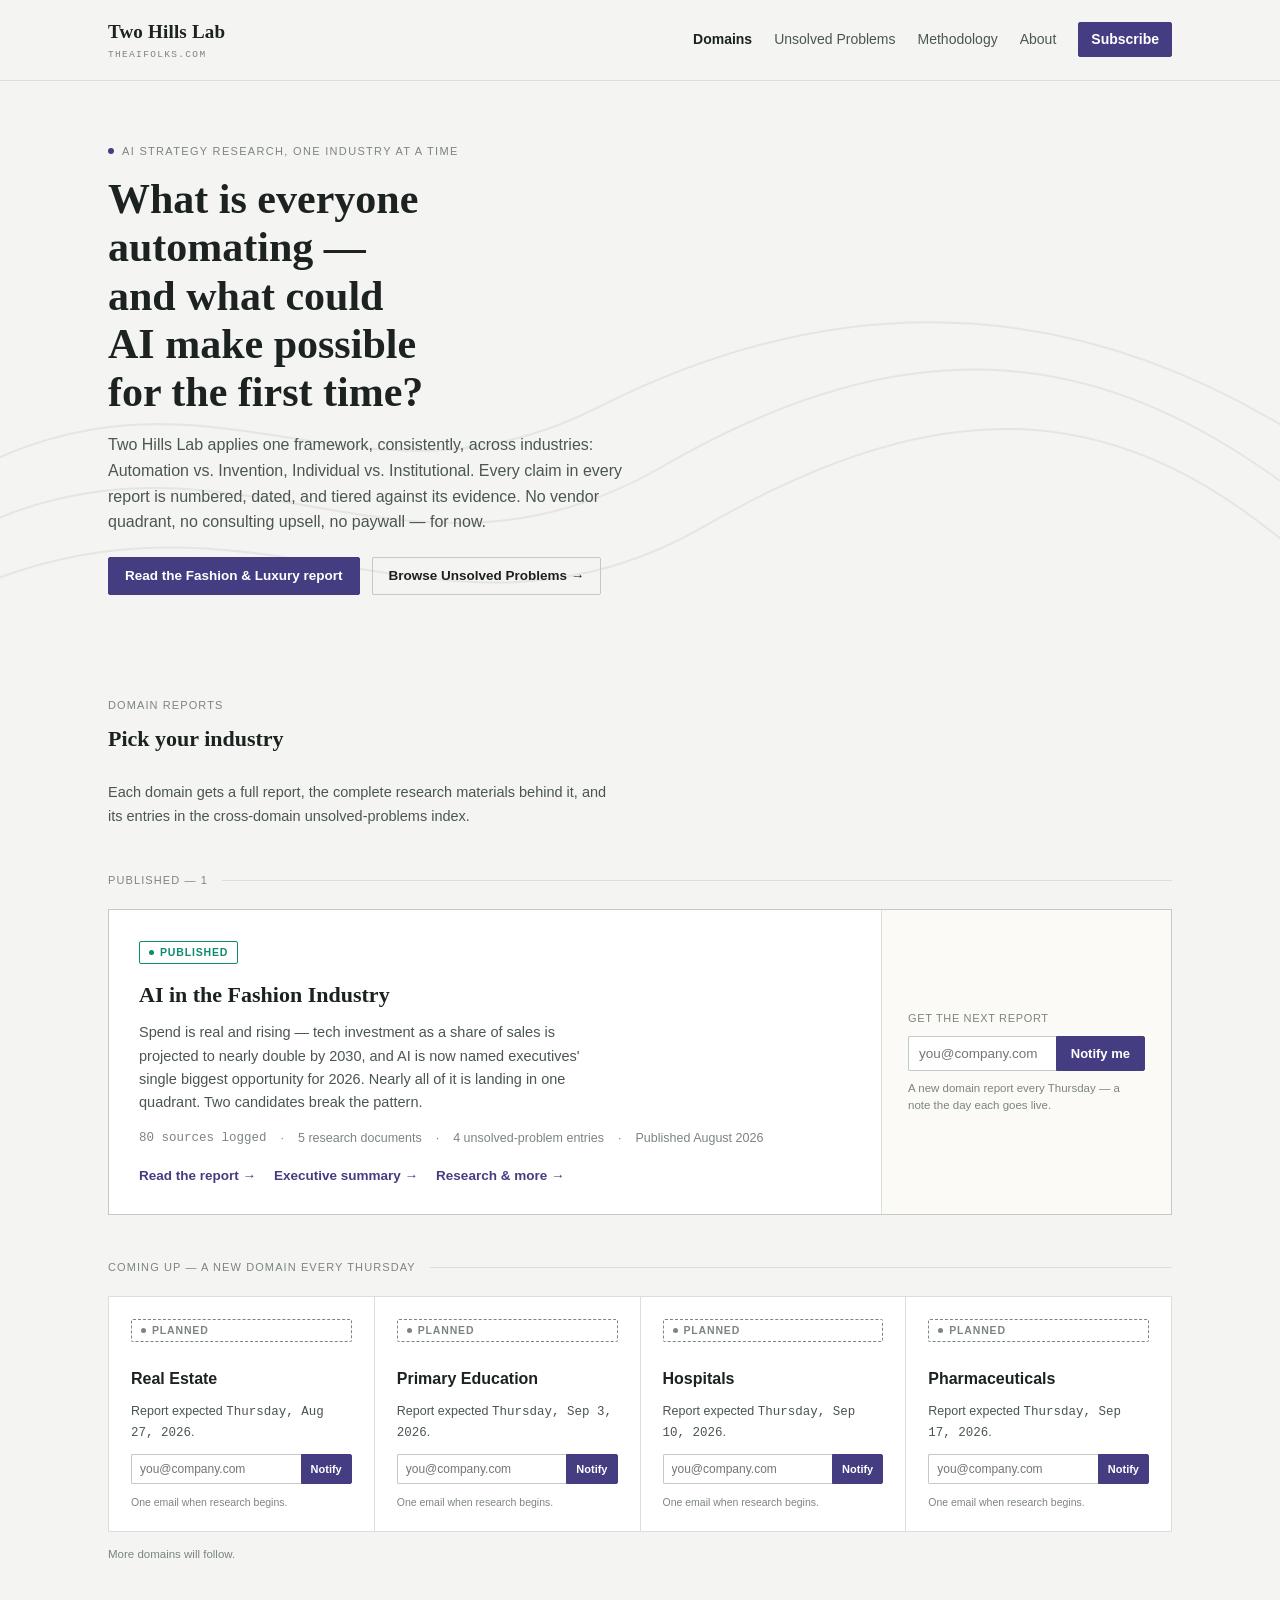
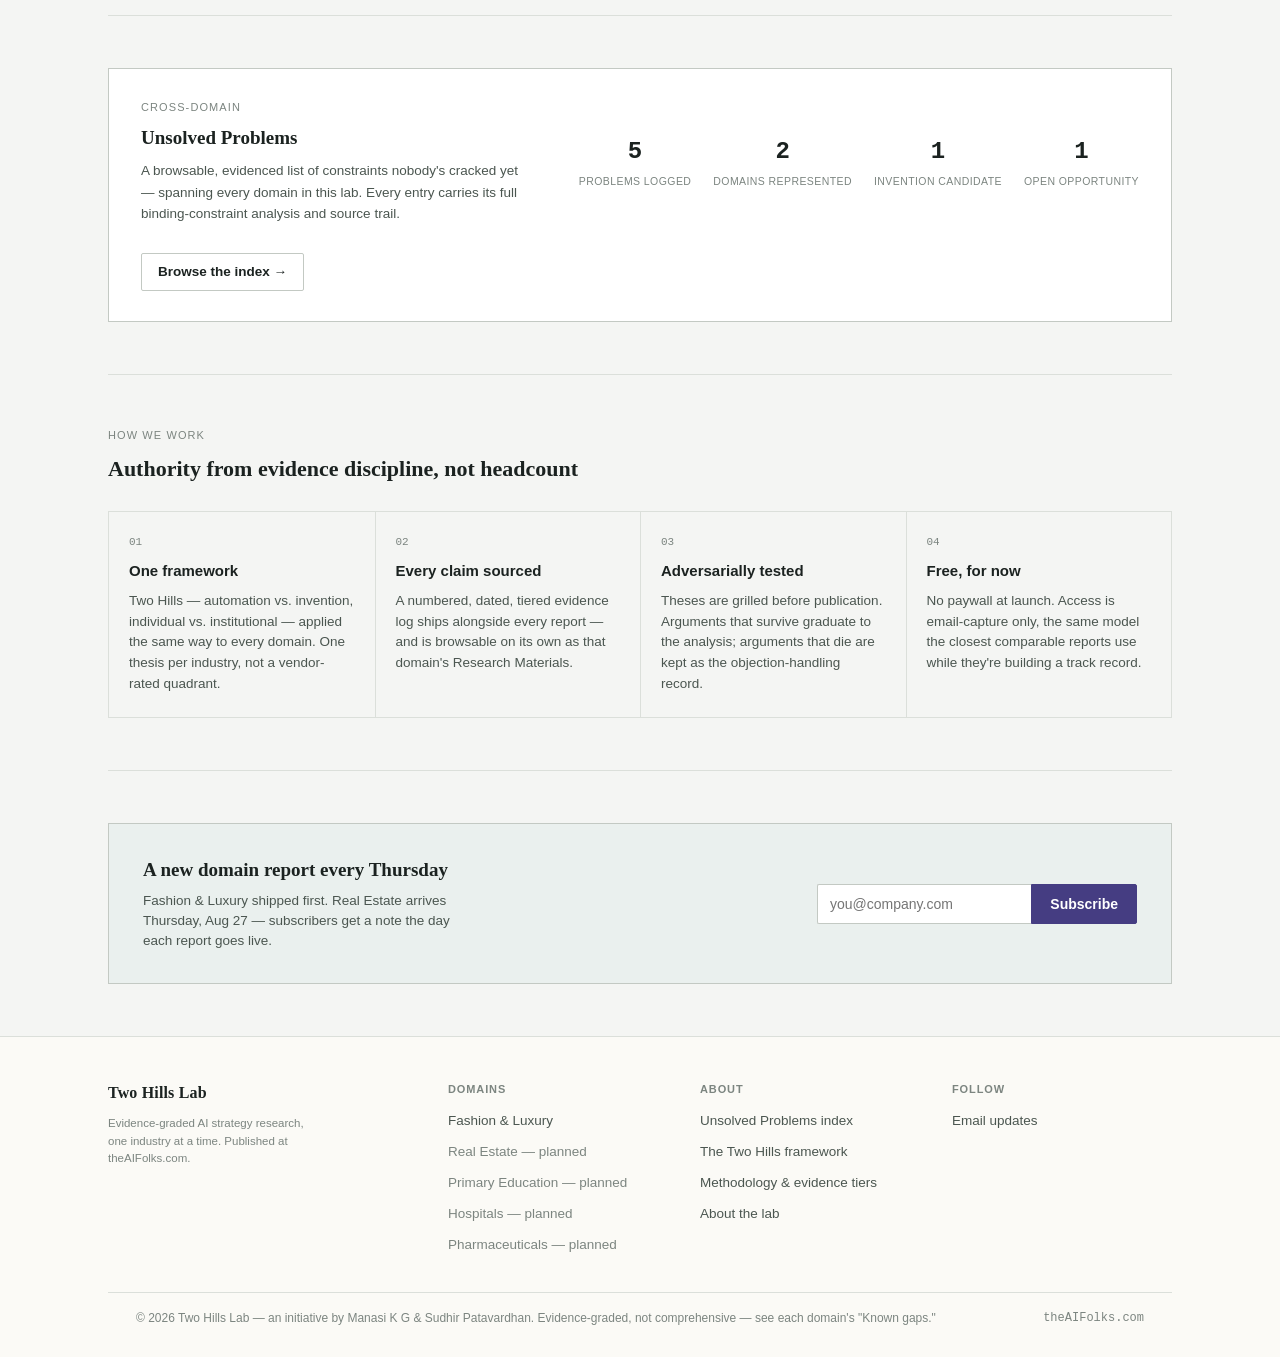
==== commit eebb5753: "Cache-bust CSS/JS asset URLs so fixes take effect immediately Every page's stylesheet/script link no" ====
--- a/docs/index.html
+++ b/docs/index.html
@@ -9,8 +9,8 @@
 <meta property="og:description" content="Evidence-graded AI strategy research, one industry at a time. No vendor quadrant, no paywall.">
 <meta property="og:type" content="website">
 <link rel="icon" href="data:image/svg+xml,%3Csvg xmlns='http://www.w3.org/2000/svg' viewBox='0 0 32 32'%3E%3Crect width='32' height='32' fill='%23453D82'/%3E%3Cpath d='M2 26 L11 12 L17 20 L23 9 L30 26 Z' fill='%23F4F5F3'/%3E%3C/svg%3E">
-<link rel="stylesheet" href="assets/css/site.css">
-<script src="assets/js/site.js" defer></script>
+<link rel="stylesheet" href="assets/css/site.css?v=1">
+<script src="assets/js/site.js?v=1" defer></script>
 </head>
 <body>
 <a class="skip-link" href="#main">Skip to content</a>
--- a/docs/assets/css/site.css
+++ b/docs/assets/css/site.css
@@ -100,6 +100,7 @@
 .site-nav a{ color:var(--ink-soft); text-decoration:none; font-size:14px; }
 .site-nav a:hover{ color:var(--ink); }
 .site-nav a[aria-current="page"]{ color:var(--ink); font-weight:600; }
+.site-nav a.btn, .site-nav a.btn:hover{ color:var(--accent-ink); }
 .btn{ display:inline-flex; align-items:center; gap:6px; padding:8px 16px; font-size:13.5px; font-weight:600; border-radius:2px; border:1px solid var(--accent); background:var(--accent); color:var(--accent-ink); text-decoration:none; white-space:nowrap; cursor:pointer; }
 .btn-ghost{ background:transparent; color:var(--ink); border:1px solid var(--border-strong); }
 .btn-sm{ padding:6px 12px; font-size:12.5px; }
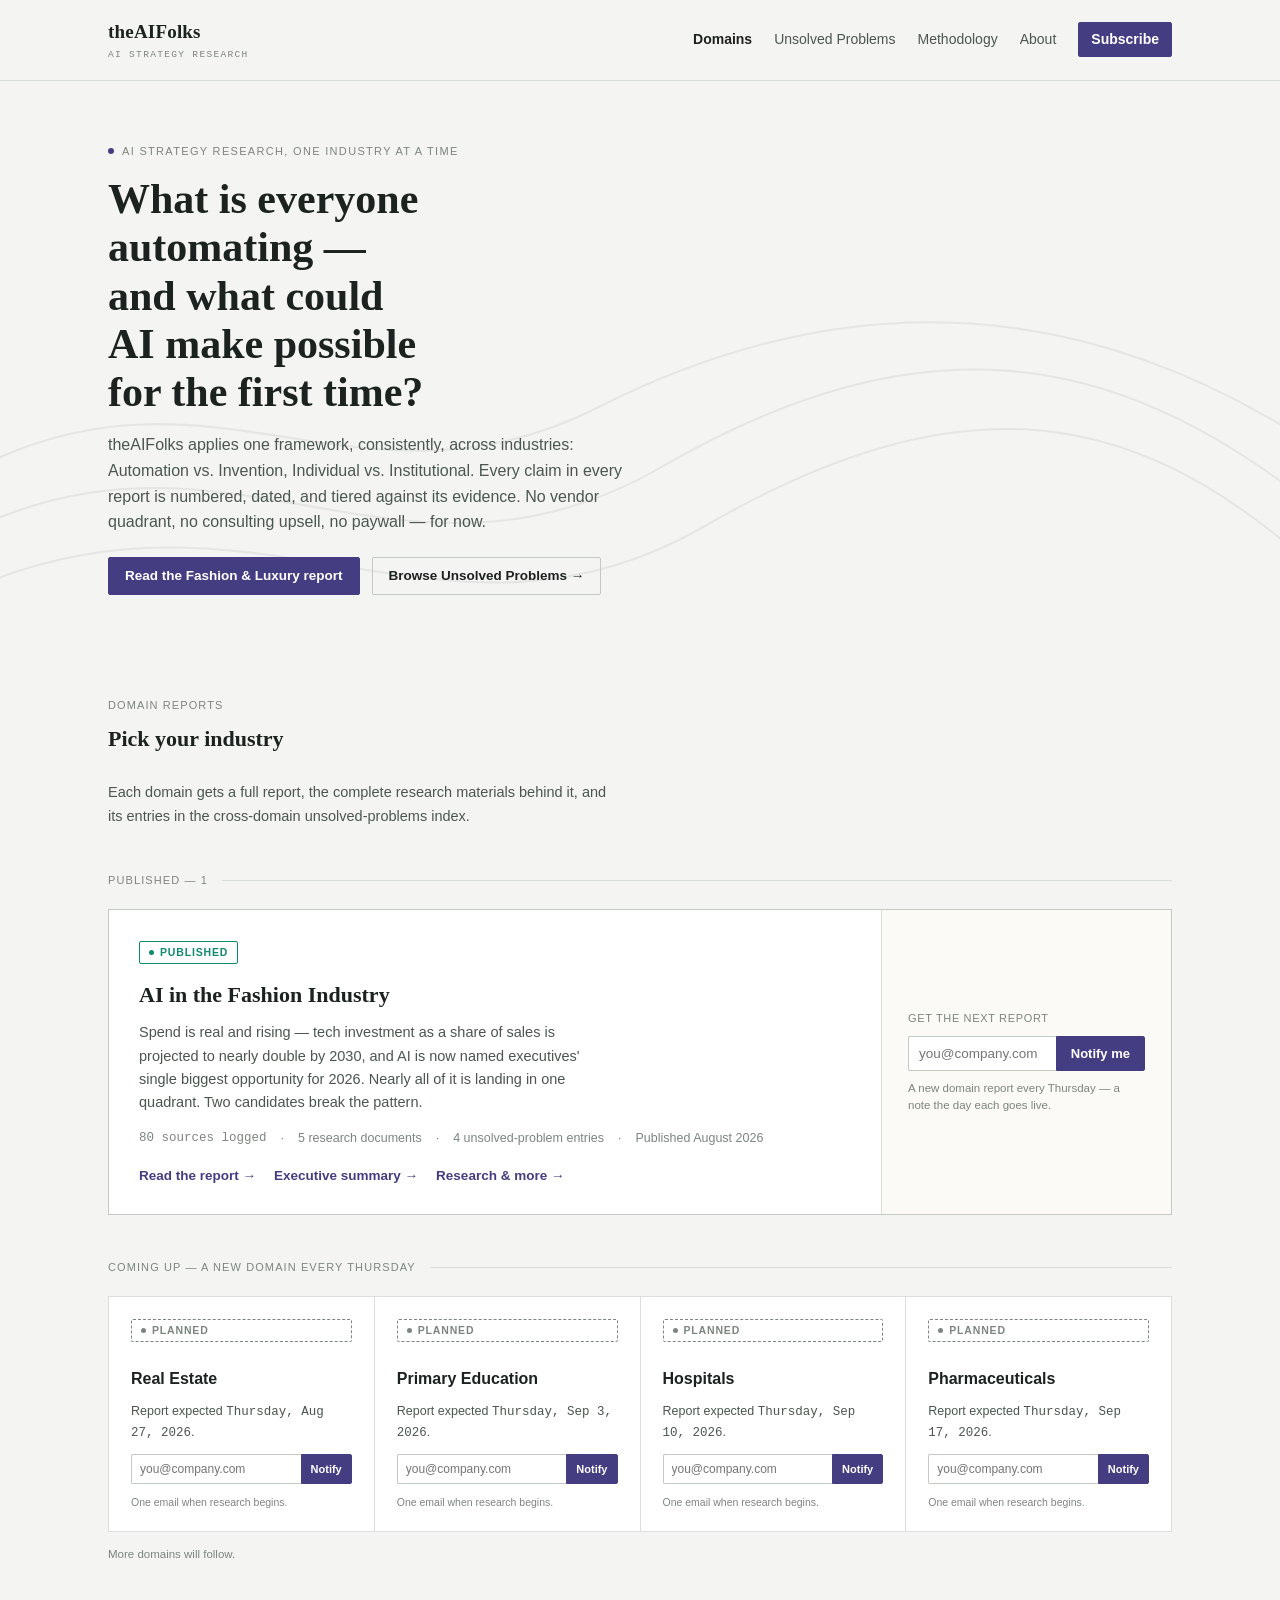
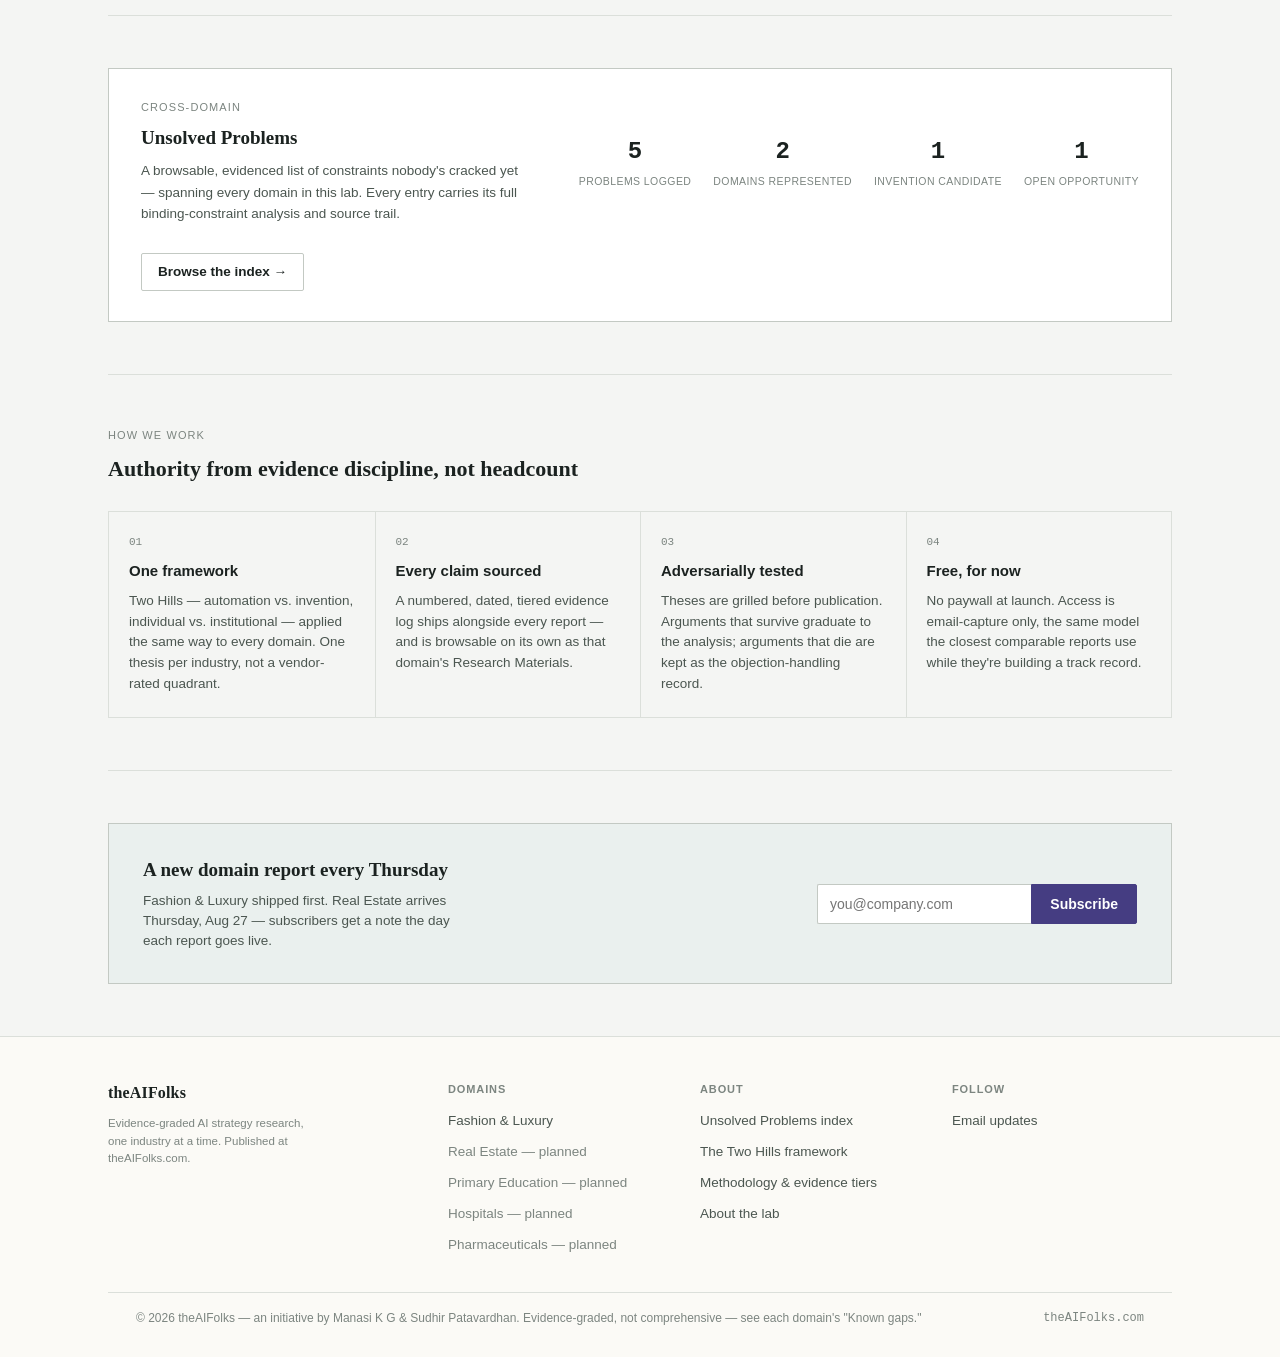
==== commit 6b687fa7: "Rebrand main site to theAIFolks; keep Two Hills Lab on Methodology only Header wordmark, titles, met" ====
--- a/docs/index.html
+++ b/docs/index.html
@@ -3,9 +3,9 @@
 <head>
 <meta charset="utf-8">
 <meta name="viewport" content="width=device-width,initial-scale=1">
-<title>Two Hills Lab — evidence-graded AI strategy research, one industry at a time</title>
-<meta name="description" content="Two Hills Lab applies one framework — Automation vs. Invention, Individual vs. Institutional — across industries. Every claim numbered, dated, and tiered against its evidence.">
-<meta property="og:title" content="Two Hills Lab — theAIFolks.com">
+<title>theAIFolks — evidence-graded AI strategy research, one industry at a time</title>
+<meta name="description" content="theAIFolks applies one framework — Automation vs. Invention, Individual vs. Institutional — across industries. Every claim numbered, dated, and tiered against its evidence.">
+<meta property="og:title" content="theAIFolks — theAIFolks.com">
 <meta property="og:description" content="Evidence-graded AI strategy research, one industry at a time. No vendor quadrant, no paywall.">
 <meta property="og:type" content="website">
 <link rel="icon" href="data:image/svg+xml,%3Csvg xmlns='http://www.w3.org/2000/svg' viewBox='0 0 32 32'%3E%3Crect width='32' height='32' fill='%23453D82'/%3E%3Cpath d='M2 26 L11 12 L17 20 L23 9 L30 26 Z' fill='%23F4F5F3'/%3E%3C/svg%3E">
@@ -18,8 +18,8 @@
 <header class="site-header">
   <div class="site-header-inner">
     <a href="./" class="wordmark">
-      <span class="name">Two Hills Lab</span>
-      <span class="tag mono">theAIFolks.com</span>
+      <span class="name">theAIFolks</span>
+      <span class="tag mono">AI Strategy Research</span>
     </a>
     <nav class="site-nav" aria-label="Primary">
       <a href="./" aria-current="page">Domains</a>
@@ -43,7 +43,7 @@
     <section class="hero no-rule">
       <span class="eyebrow"><span class="dot"></span>AI strategy research, one industry at a time</span>
       <h1 class="serif">What is everyone automating&nbsp;— and what could AI make possible for the first time?</h1>
-      <p class="sub">Two Hills Lab applies one framework, consistently, across industries: Automation vs. Invention, Individual vs. Institutional. Every claim in every report is numbered, dated, and tiered against its evidence. No vendor quadrant, no consulting upsell, no paywall — for now.</p>
+      <p class="sub">theAIFolks applies one framework, consistently, across industries: Automation vs. Invention, Individual vs. Institutional. Every claim in every report is numbered, dated, and tiered against its evidence. No vendor quadrant, no consulting upsell, no paywall — for now.</p>
       <div class="hero-actions">
         <a href="domains/fashion/report.html" class="btn">Read the Fashion &amp; Luxury report</a>
         <a href="problems/" class="btn btn-ghost">Browse Unsolved Problems →</a>
@@ -228,7 +228,7 @@
   <div class="container">
     <div class="footer-grid">
       <div>
-        <span class="wordmark"><span class="name" style="font-size:16px;">Two Hills Lab</span></span>
+        <span class="wordmark"><span class="name" style="font-size:16px;">theAIFolks</span></span>
         <p class="fineprint" style="margin-top:10px;max-width:32ch;">Evidence-graded AI strategy research, one industry at a time. Published at theAIFolks.com.</p>
       </div>
       <div>
@@ -258,7 +258,7 @@
       </div>
     </div>
     <div class="footer-bottom">
-      <span>© 2026 Two Hills Lab — an initiative by Manasi K G &amp; Sudhir Patavardhan. Evidence-graded, not comprehensive — see each domain's "Known gaps."</span>
+      <span>© 2026 theAIFolks — an initiative by Manasi K G &amp; Sudhir Patavardhan. Evidence-graded, not comprehensive — see each domain's "Known gaps."</span>
       <span class="mono">theAIFolks.com</span>
     </div>
   </div>
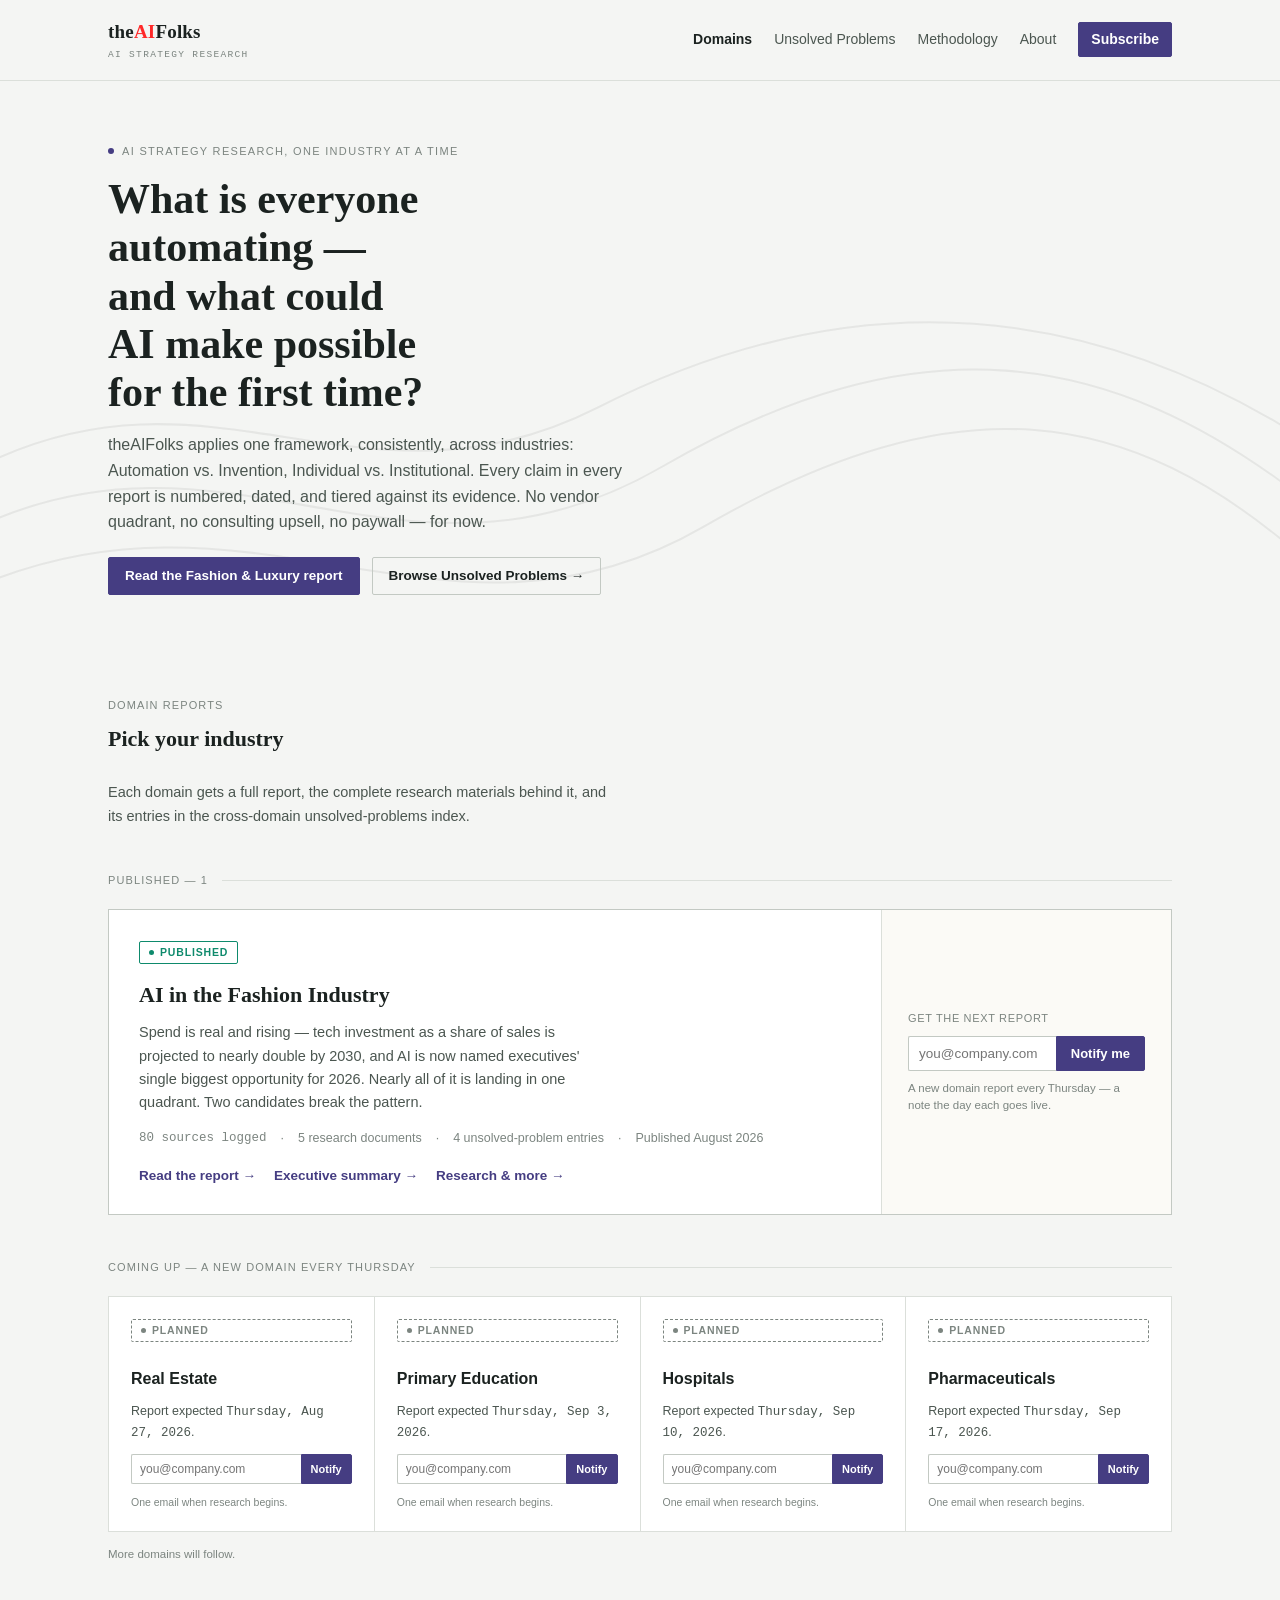
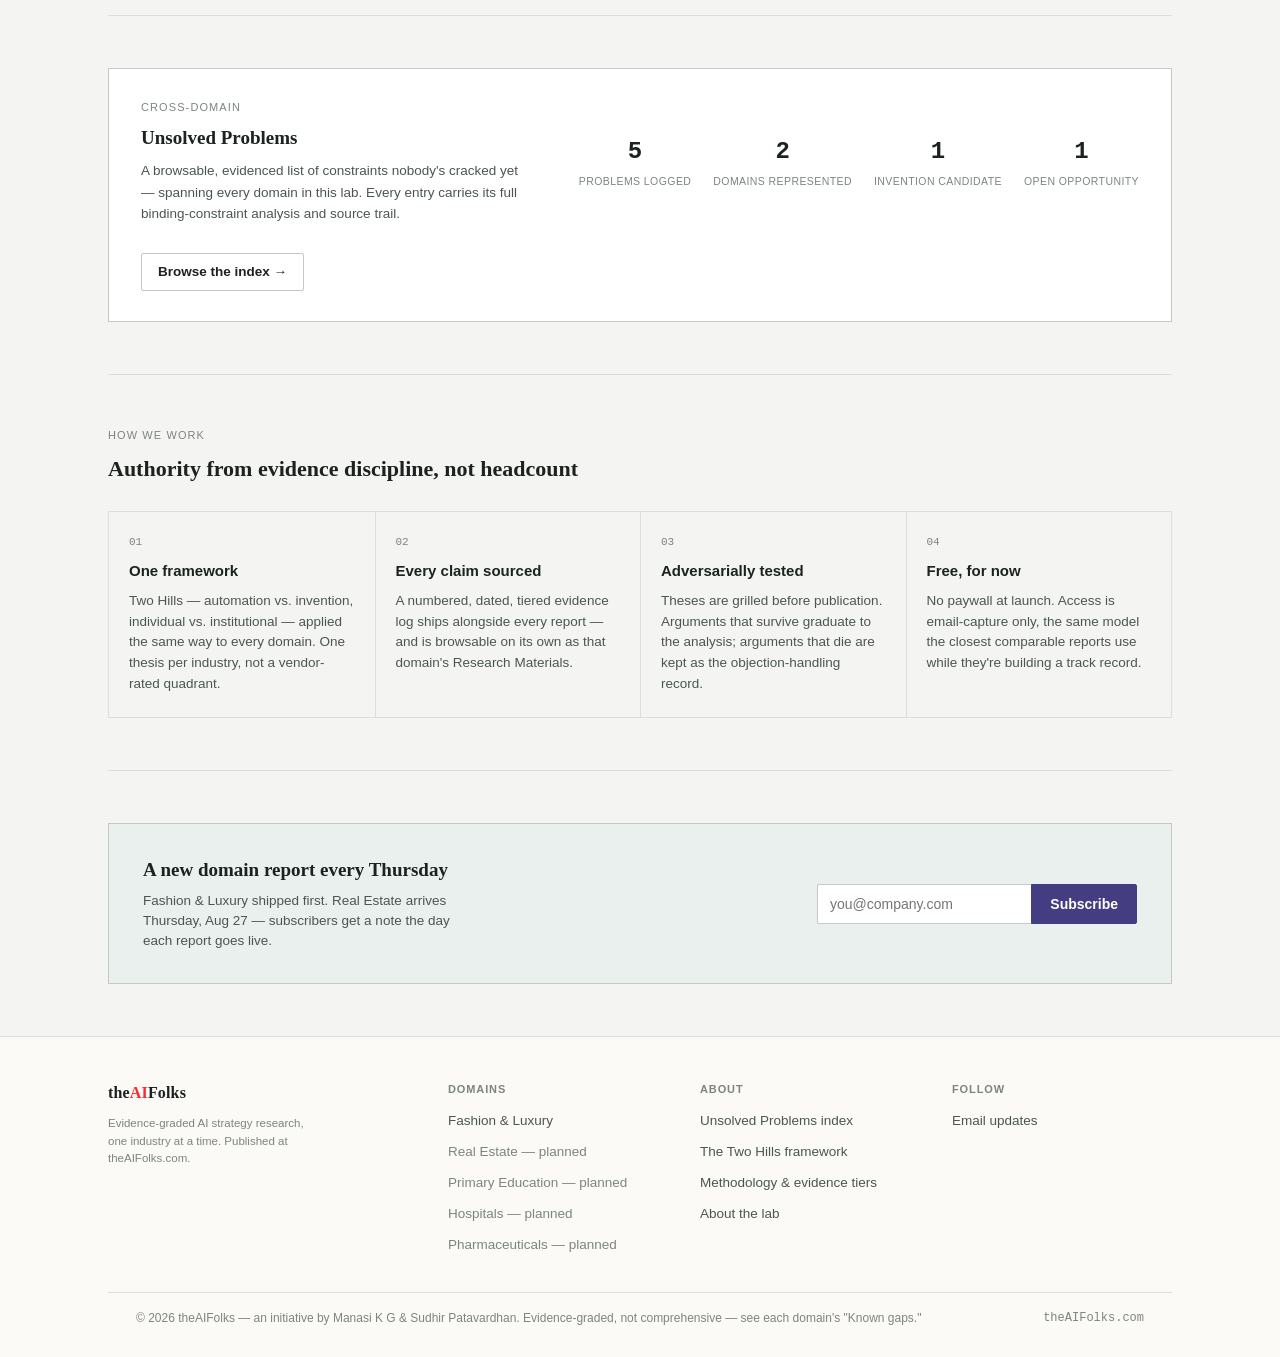
==== commit a6e1aca8: "Wordmark: color the AI in theAIFolks red (#ff2828) Splits the header and footer wordmark markup into" ====
--- a/docs/index.html
+++ b/docs/index.html
@@ -9,8 +9,8 @@
 <meta property="og:description" content="Evidence-graded AI strategy research, one industry at a time. No vendor quadrant, no paywall.">
 <meta property="og:type" content="website">
 <link rel="icon" href="data:image/svg+xml,%3Csvg xmlns='http://www.w3.org/2000/svg' viewBox='0 0 32 32'%3E%3Crect width='32' height='32' fill='%23453D82'/%3E%3Cpath d='M2 26 L11 12 L17 20 L23 9 L30 26 Z' fill='%23F4F5F3'/%3E%3C/svg%3E">
-<link rel="stylesheet" href="assets/css/site.css?v=1">
-<script src="assets/js/site.js?v=1" defer></script>
+<link rel="stylesheet" href="assets/css/site.css?v=2">
+<script src="assets/js/site.js?v=2" defer></script>
 </head>
 <body>
 <a class="skip-link" href="#main">Skip to content</a>
@@ -18,7 +18,7 @@
 <header class="site-header">
   <div class="site-header-inner">
     <a href="./" class="wordmark">
-      <span class="name">theAIFolks</span>
+      <span class="name">the<span class="ai">AI</span>Folks</span>
       <span class="tag mono">AI Strategy Research</span>
     </a>
     <nav class="site-nav" aria-label="Primary">
@@ -228,7 +228,7 @@
   <div class="container">
     <div class="footer-grid">
       <div>
-        <span class="wordmark"><span class="name" style="font-size:16px;">theAIFolks</span></span>
+        <span class="wordmark"><span class="name" style="font-size:16px;">the<span class="ai">AI</span>Folks</span></span>
         <p class="fineprint" style="margin-top:10px;max-width:32ch;">Evidence-graded AI strategy research, one industry at a time. Published at theAIFolks.com.</p>
       </div>
       <div>
--- a/docs/assets/css/site.css
+++ b/docs/assets/css/site.css
@@ -95,6 +95,7 @@
 .site-header-inner{ max-width:1120px; margin:0 auto; padding:18px 28px; display:flex; align-items:center; gap:24px; }
 .wordmark{ display:flex; flex-direction:column; gap:1px; text-decoration:none; }
 .wordmark .name{ font-family:"Iowan Old Style","Palatino Linotype",Palatino,Georgia,serif; font-size:19px; font-weight:600; letter-spacing:0.01em; color:var(--ink); }
+.wordmark .name .ai{ color:#FF2828; }
 .wordmark .tag{ font-size:9.5px; letter-spacing:0.14em; text-transform:uppercase; color:var(--ink-faint); }
 .site-nav{ display:flex; align-items:center; gap:22px; margin-left:auto; }
 .site-nav a{ color:var(--ink-soft); text-decoration:none; font-size:14px; }
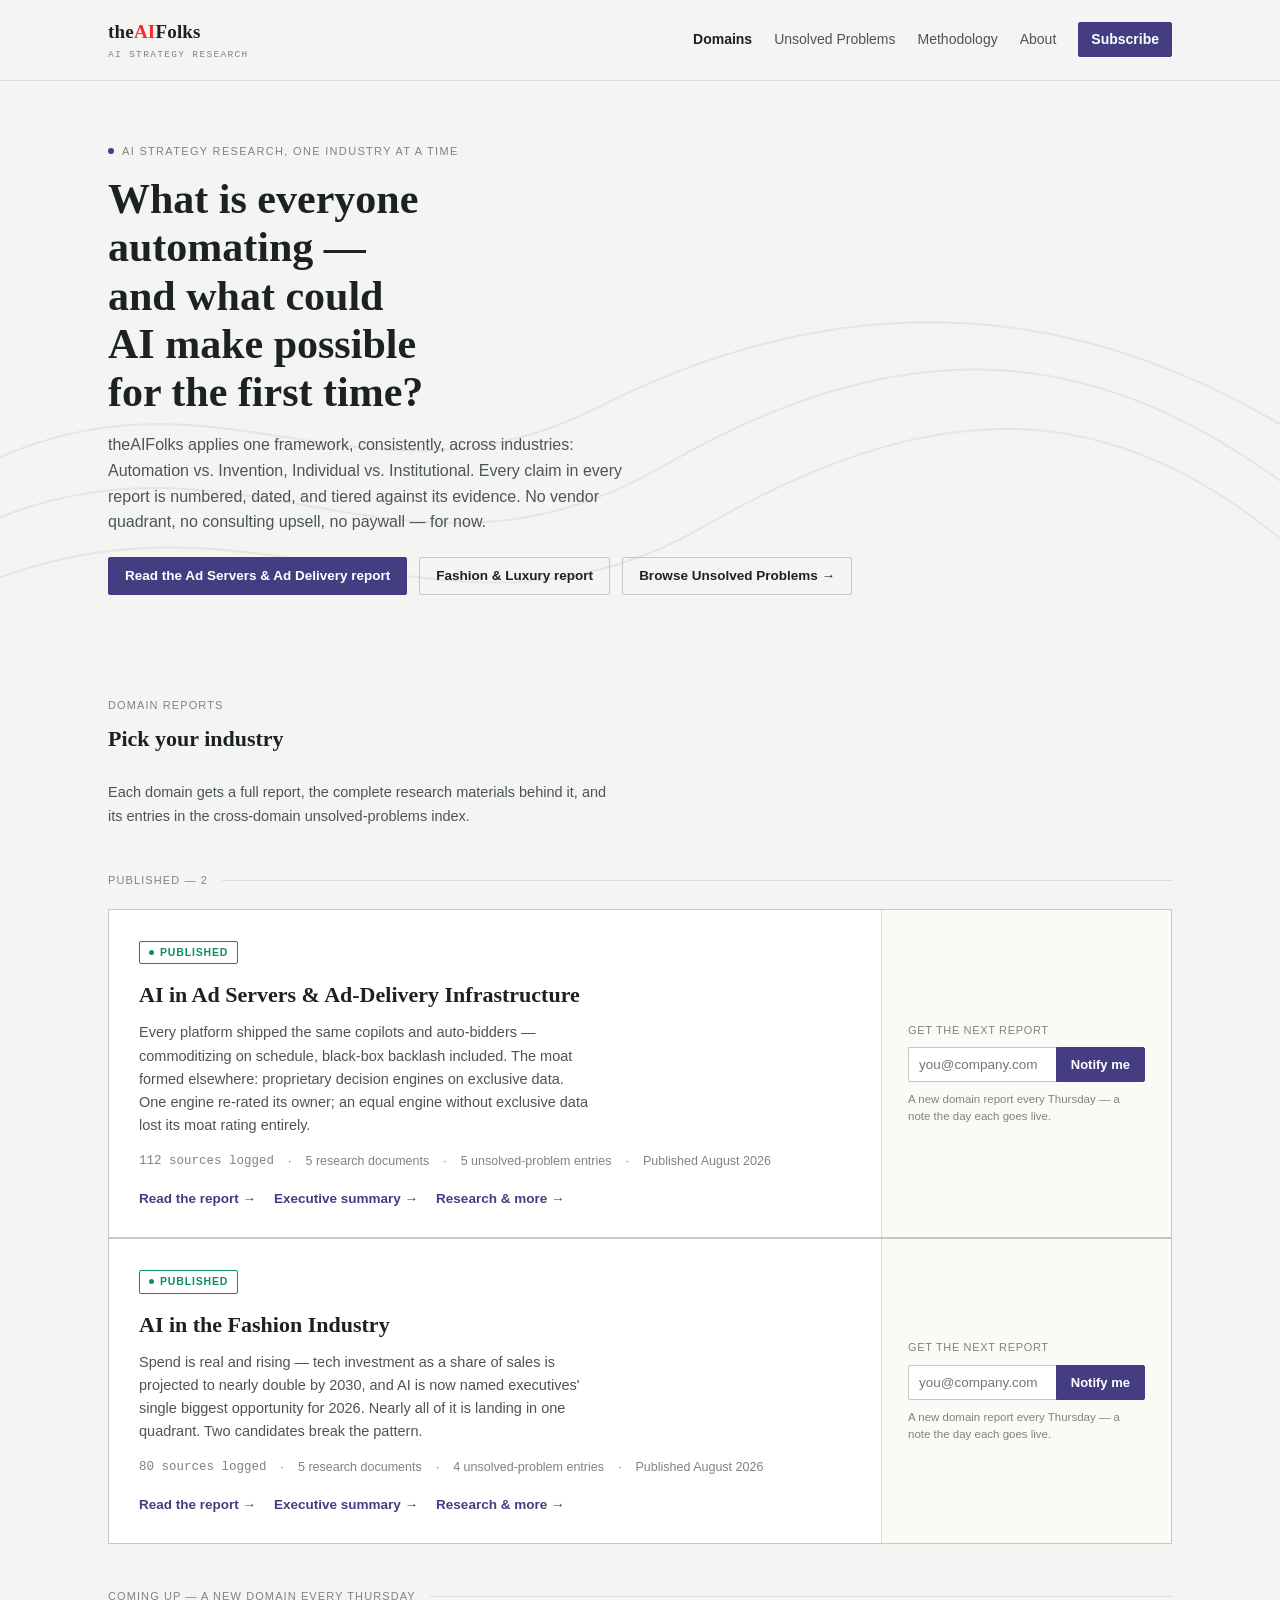
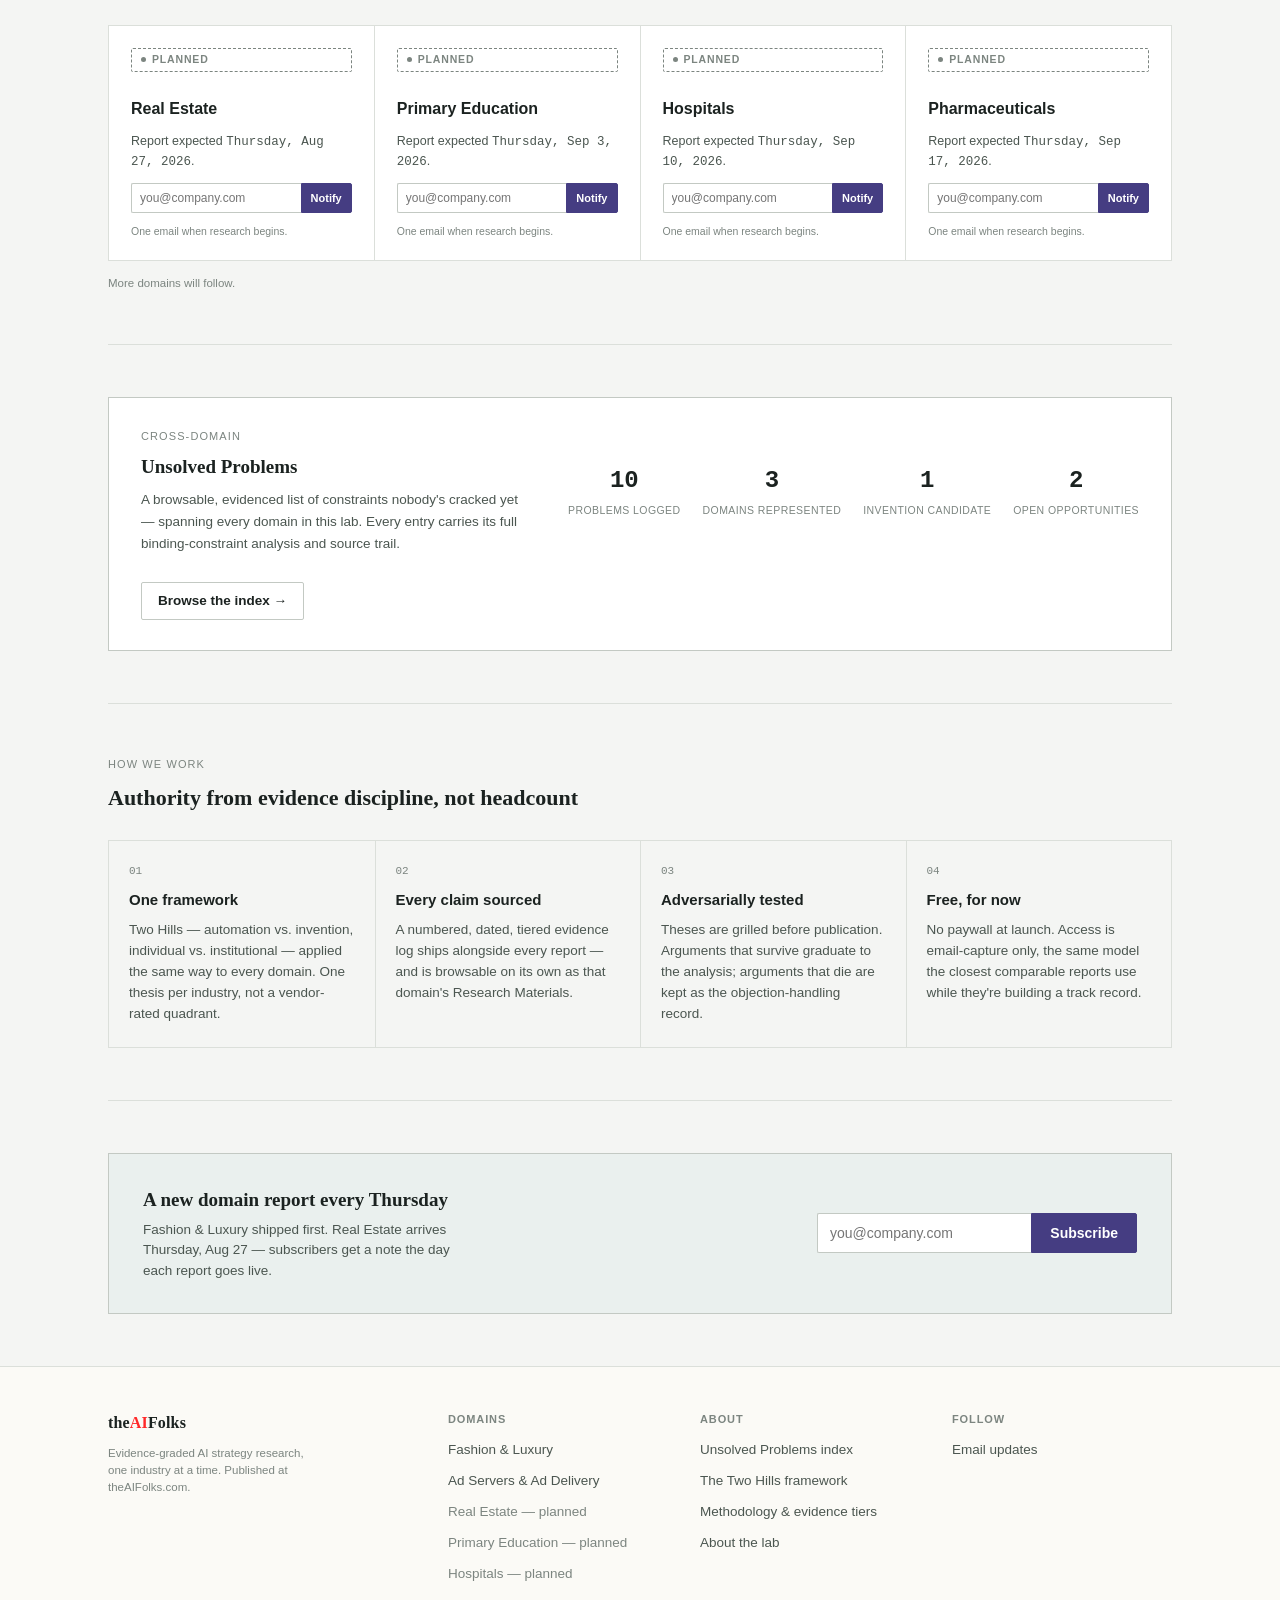
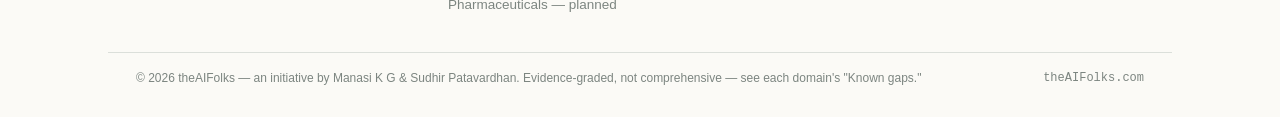
==== commit 34bd5708: "Publish Ad Servers & Ad Delivery domain: report, exec summary, research materials, OG image Full dom" ====
--- a/docs/index.html
+++ b/docs/index.html
@@ -1,6 +1,15 @@
 <!doctype html>
 <html lang="en">
 <head>
+<!-- Google tag (gtag.js) -->
+<script async src="https://www.googletagmanager.com/gtag/js?id=G-B6Q7TYNEDR"></script>
+<script>
+  window.dataLayer = window.dataLayer || [];
+  function gtag(){dataLayer.push(arguments);}
+  gtag('js', new Date());
+
+  gtag('config', 'G-B6Q7TYNEDR');
+</script>
 <meta charset="utf-8">
 <meta name="viewport" content="width=device-width,initial-scale=1">
 <title>theAIFolks — evidence-graded AI strategy research, one industry at a time</title>
@@ -9,8 +18,8 @@
 <meta property="og:description" content="Evidence-graded AI strategy research, one industry at a time. No vendor quadrant, no paywall.">
 <meta property="og:type" content="website">
 <link rel="icon" href="data:image/svg+xml,%3Csvg xmlns='http://www.w3.org/2000/svg' viewBox='0 0 32 32'%3E%3Crect width='32' height='32' fill='%23453D82'/%3E%3Cpath d='M2 26 L11 12 L17 20 L23 9 L30 26 Z' fill='%23F4F5F3'/%3E%3C/svg%3E">
-<link rel="stylesheet" href="assets/css/site.css?v=2">
-<script src="assets/js/site.js?v=2" defer></script>
+<link rel="stylesheet" href="assets/css/site.css?v=3">
+<script src="assets/js/site.js?v=3" defer></script>
 </head>
 <body>
 <a class="skip-link" href="#main">Skip to content</a>
@@ -45,7 +54,8 @@
       <h1 class="serif">What is everyone automating&nbsp;— and what could AI make possible for the first time?</h1>
       <p class="sub">theAIFolks applies one framework, consistently, across industries: Automation vs. Invention, Individual vs. Institutional. Every claim in every report is numbered, dated, and tiered against its evidence. No vendor quadrant, no consulting upsell, no paywall — for now.</p>
       <div class="hero-actions">
-        <a href="domains/fashion/report.html" class="btn">Read the Fashion &amp; Luxury report</a>
+        <a href="domains/ad-servers/report.html" class="btn">Read the Ad Servers &amp; Ad Delivery report</a>
+        <a href="domains/fashion/report.html" class="btn btn-ghost">Fashion &amp; Luxury report</a>
         <a href="problems/" class="btn btn-ghost">Browse Unsolved Problems →</a>
       </div>
     </section>
@@ -64,8 +74,39 @@
     <p class="section-intro" style="margin-bottom:26px;">Each domain gets a full report, the complete research materials behind it, and its entries in the cross-domain unsolved-problems index.</p>
 
     <div class="tier-divider">
-      <span class="lbl">Published — 1</span>
+      <span class="lbl">Published — 2</span>
       <span class="line"></span>
+    </div>
+
+    <div class="domain-card">
+      <div class="domain-card-main">
+        <span class="status-chip published"><span class="dot"></span>Published</span>
+        <h3 class="serif">AI in Ad Servers &amp; Ad-Delivery Infrastructure</h3>
+        <p class="desc">Every platform shipped the same copilots and auto-bidders — commoditizing on schedule, black-box backlash included. The moat formed elsewhere: proprietary decision engines on exclusive data. One engine re-rated its owner; an equal engine without exclusive data lost its moat rating entirely.</p>
+        <div class="meta">
+          <span class="mono">112 sources logged</span>
+          <span aria-hidden="true">·</span>
+          <span>5 research documents</span>
+          <span aria-hidden="true">·</span>
+          <span>5 unsolved-problem entries</span>
+          <span aria-hidden="true">·</span>
+          <span>Published August 2026</span>
+        </div>
+        <div class="domain-card-actions">
+          <a href="domains/ad-servers/report.html" class="link-arrow">Read the report →</a>
+          <a href="domains/ad-servers/summary.html" class="link-arrow">Executive summary →</a>
+          <a href="domains/ad-servers/" class="link-arrow">Research &amp; more →</a>
+        </div>
+      </div>
+      <div class="domain-card-side">
+        <label for="notify-ad-servers">Get the next report</label>
+        <form class="notify-row" action="https://app.kit.com/forms/9828204/subscriptions" method="POST">
+          <input id="notify-ad-servers" type="email" name="email_address" required placeholder="you@company.com">
+          <input type="hidden" name="context" value="notify-ad-servers">
+          <button type="submit">Notify me</button>
+        </form>
+        <p class="fineprint">A new domain report every Thursday — a note the day each goes live.</p>
+      </div>
     </div>
 
     <div class="domain-card">
@@ -90,9 +131,8 @@
       </div>
       <div class="domain-card-side">
         <label for="notify-fashion">Get the next report</label>
-        <!-- TODO-replace-with-real-form-id: create a Formspree form and replace the action URL (see DEPLOY.md) -->
-        <form class="notify-row" action="https://formspree.io/f/TODO-replace-with-real-form-id" method="POST">
-          <input id="notify-fashion" type="email" name="email" required placeholder="you@company.com">
+        <form class="notify-row" action="https://app.kit.com/forms/9828204/subscriptions" method="POST">
+          <input id="notify-fashion" type="email" name="email_address" required placeholder="you@company.com">
           <input type="hidden" name="context" value="notify-fashion">
           <button type="submit">Notify me</button>
         </form>
@@ -110,9 +150,8 @@
         <span class="status-chip planned"><span class="dot"></span>Planned</span>
         <h3>Real Estate</h3>
         <p class="pdesc">Report expected <span class="mono">Thursday, Aug 27, 2026</span>.</p>
-        <!-- TODO-replace-with-real-form-id -->
-        <form class="notify-row" action="https://formspree.io/f/TODO-replace-with-real-form-id" method="POST">
-          <input type="email" name="email" required placeholder="you@company.com" aria-label="Email address — notify me about Real Estate">
+        <form class="notify-row" action="https://app.kit.com/forms/9828204/subscriptions" method="POST">
+          <input type="email" name="email_address" required placeholder="you@company.com" aria-label="Email address — notify me about Real Estate">
           <input type="hidden" name="context" value="notify-real-estate">
           <button type="submit">Notify</button>
         </form>
@@ -122,9 +161,8 @@
         <span class="status-chip planned"><span class="dot"></span>Planned</span>
         <h3>Primary Education</h3>
         <p class="pdesc">Report expected <span class="mono">Thursday, Sep 3, 2026</span>.</p>
-        <!-- TODO-replace-with-real-form-id -->
-        <form class="notify-row" action="https://formspree.io/f/TODO-replace-with-real-form-id" method="POST">
-          <input type="email" name="email" required placeholder="you@company.com" aria-label="Email address — notify me about Primary Education">
+        <form class="notify-row" action="https://app.kit.com/forms/9828204/subscriptions" method="POST">
+          <input type="email" name="email_address" required placeholder="you@company.com" aria-label="Email address — notify me about Primary Education">
           <input type="hidden" name="context" value="notify-primary-education">
           <button type="submit">Notify</button>
         </form>
@@ -134,9 +172,8 @@
         <span class="status-chip planned"><span class="dot"></span>Planned</span>
         <h3>Hospitals</h3>
         <p class="pdesc">Report expected <span class="mono">Thursday, Sep 10, 2026</span>.</p>
-        <!-- TODO-replace-with-real-form-id -->
-        <form class="notify-row" action="https://formspree.io/f/TODO-replace-with-real-form-id" method="POST">
-          <input type="email" name="email" required placeholder="you@company.com" aria-label="Email address — notify me about Hospitals">
+        <form class="notify-row" action="https://app.kit.com/forms/9828204/subscriptions" method="POST">
+          <input type="email" name="email_address" required placeholder="you@company.com" aria-label="Email address — notify me about Hospitals">
           <input type="hidden" name="context" value="notify-hospitals">
           <button type="submit">Notify</button>
         </form>
@@ -146,9 +183,8 @@
         <span class="status-chip planned"><span class="dot"></span>Planned</span>
         <h3>Pharmaceuticals</h3>
         <p class="pdesc">Report expected <span class="mono">Thursday, Sep 17, 2026</span>.</p>
-        <!-- TODO-replace-with-real-form-id -->
-        <form class="notify-row" action="https://formspree.io/f/TODO-replace-with-real-form-id" method="POST">
-          <input type="email" name="email" required placeholder="you@company.com" aria-label="Email address — notify me about Pharmaceuticals">
+        <form class="notify-row" action="https://app.kit.com/forms/9828204/subscriptions" method="POST">
+          <input type="email" name="email_address" required placeholder="you@company.com" aria-label="Email address — notify me about Pharmaceuticals">
           <input type="hidden" name="context" value="notify-pharmaceuticals">
           <button type="submit">Notify</button>
         </form>
@@ -166,10 +202,10 @@
         <p>A browsable, evidenced list of constraints nobody's cracked yet — spanning every domain in this lab. Every entry carries its full binding-constraint analysis and source trail.</p>
       </div>
       <div class="stat-strip">
-        <div class="s"><div class="v mono">5</div><div class="l">Problems logged</div></div>
-        <div class="s"><div class="v mono">2</div><div class="l">Domains represented</div></div>
+        <div class="s"><div class="v mono">10</div><div class="l">Problems logged</div></div>
+        <div class="s"><div class="v mono">3</div><div class="l">Domains represented</div></div>
         <div class="s"><div class="v mono">1</div><div class="l">Invention candidate</div></div>
-        <div class="s"><div class="v mono">1</div><div class="l">Open opportunity</div></div>
+        <div class="s"><div class="v mono">2</div><div class="l">Open opportunities</div></div>
       </div>
       <a href="problems/" class="btn btn-ghost">Browse the index →</a>
     </div>
@@ -212,9 +248,8 @@
         <h2 class="serif">A new domain report every Thursday</h2>
         <p>Fashion &amp; Luxury shipped first. Real Estate arrives Thursday, Aug 27 — subscribers get a note the day each report goes live.</p>
       </div>
-      <!-- TODO-replace-with-real-form-id: create a Formspree form and replace the action URL (see DEPLOY.md) -->
-      <form class="subscribe-form" action="https://formspree.io/f/TODO-replace-with-real-form-id" method="POST">
-        <input type="email" name="email" required placeholder="you@company.com" aria-label="Email address">
+      <form class="subscribe-form" action="https://app.kit.com/forms/9828204/subscriptions" method="POST">
+        <input type="email" name="email_address" required placeholder="you@company.com" aria-label="Email address">
         <input type="hidden" name="context" value="home-subscribe">
         <button type="submit">Subscribe</button>
       </form>
@@ -235,6 +270,7 @@
         <h2>Domains</h2>
         <ul>
           <li><a href="domains/fashion/">Fashion &amp; Luxury</a></li>
+          <li><a href="domains/ad-servers/">Ad Servers &amp; Ad Delivery</a></li>
           <li><span class="planned-link">Real Estate — planned</span></li>
           <li><span class="planned-link">Primary Education — planned</span></li>
           <li><span class="planned-link">Hospitals — planned</span></li>
--- a/docs/assets/css/site.css
+++ b/docs/assets/css/site.css
@@ -349,6 +349,10 @@
 .summary-card-body p{ font-size:14.5px; line-height:1.68; color:var(--ink-soft); }
 .summary-card-body p + p{ margin-top:12px; }
 .summary-stat-grid{ margin-top:20px; display:grid; grid-template-columns:1fr 1fr; gap:1px; background:var(--border-strong); border:1px solid var(--border-strong); }
+.summary-map{ margin-top:24px; border:1px solid var(--border-strong); background:var(--surface); padding:16px; }
+.summary-map .k{ display:block; font-size:11px; letter-spacing:0.08em; text-transform:uppercase; color:var(--ink-faint); font-weight:700; margin-bottom:10px; }
+.summary-map svg{ width:100%; height:auto; display:block; }
+.summary-map .map-caption{ margin-top:10px; font-size:12.5px; }
 .summary-share{ padding:20px 32px 28px; display:flex; align-items:center; justify-content:space-between; gap:16px; flex-wrap:wrap; border-top:1px solid var(--border); }
 
 /* ============================= DOMAIN LANDING PAGE ============================= */
